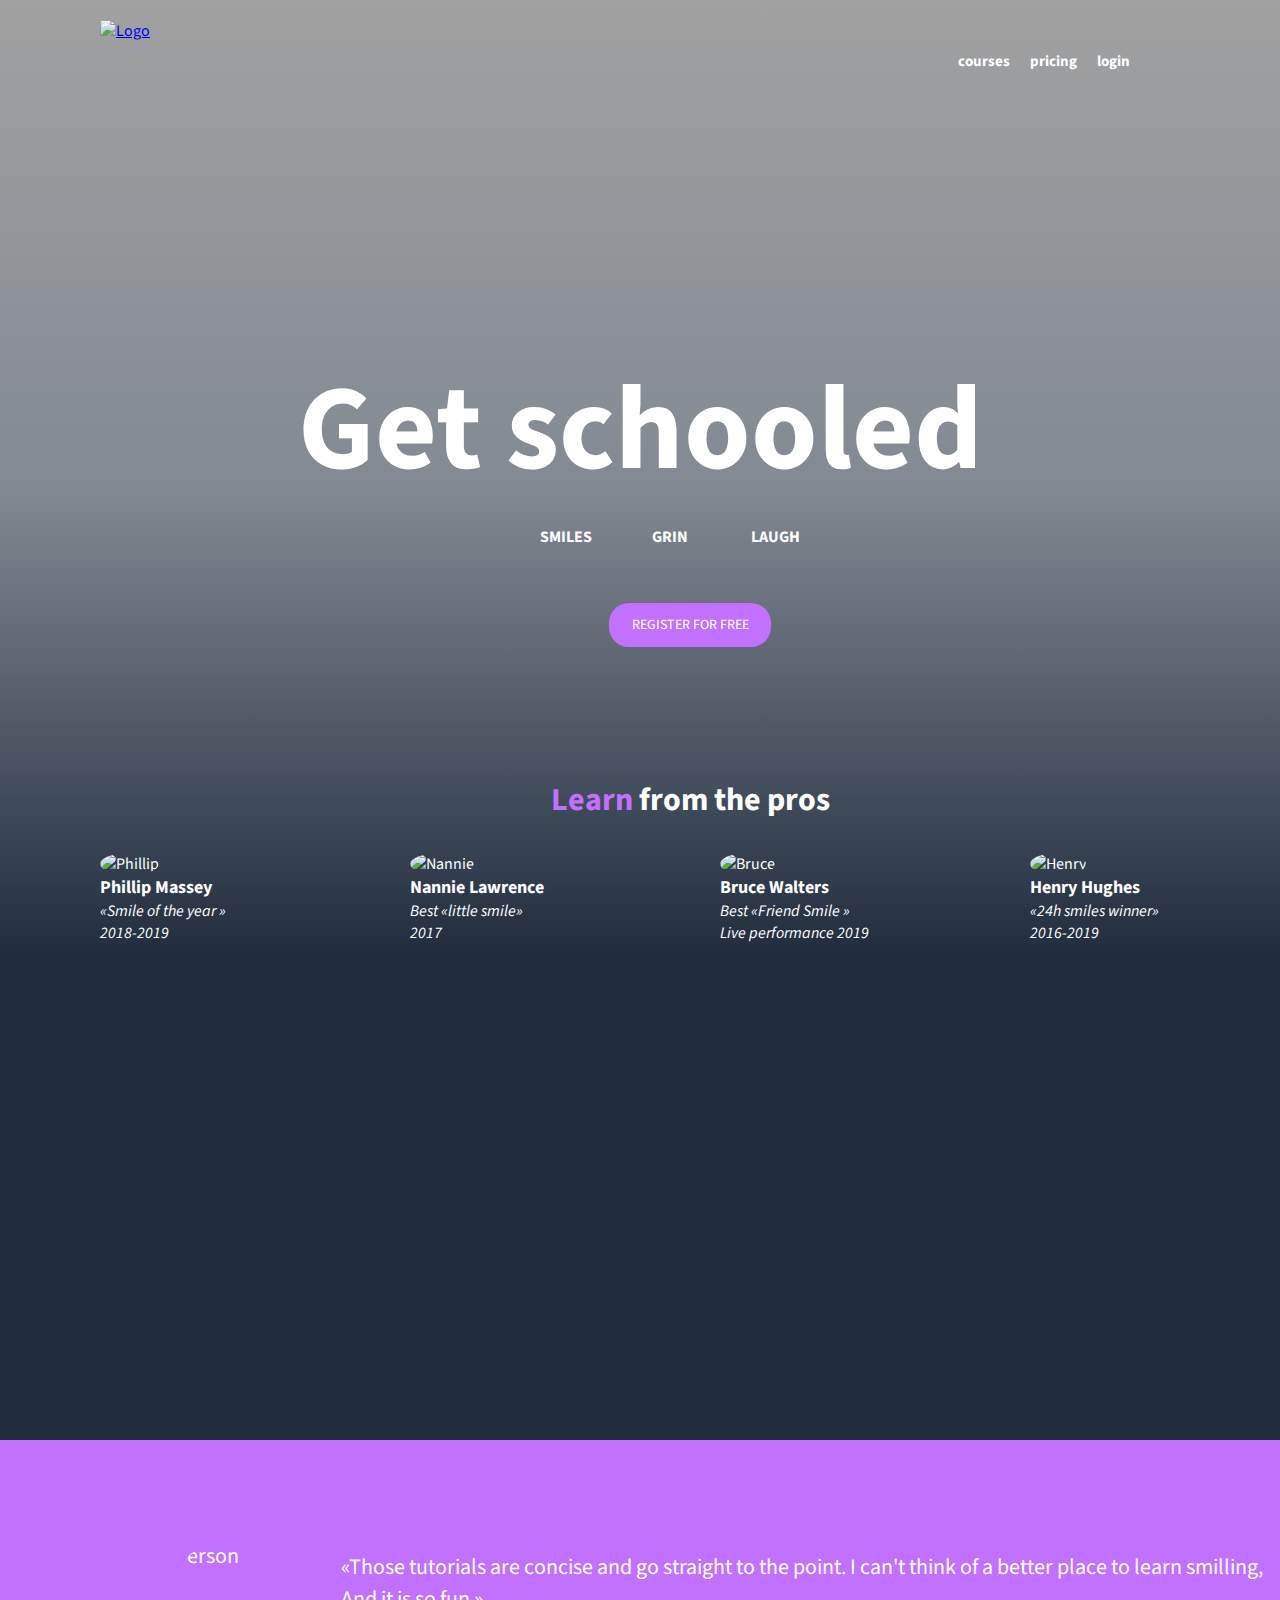
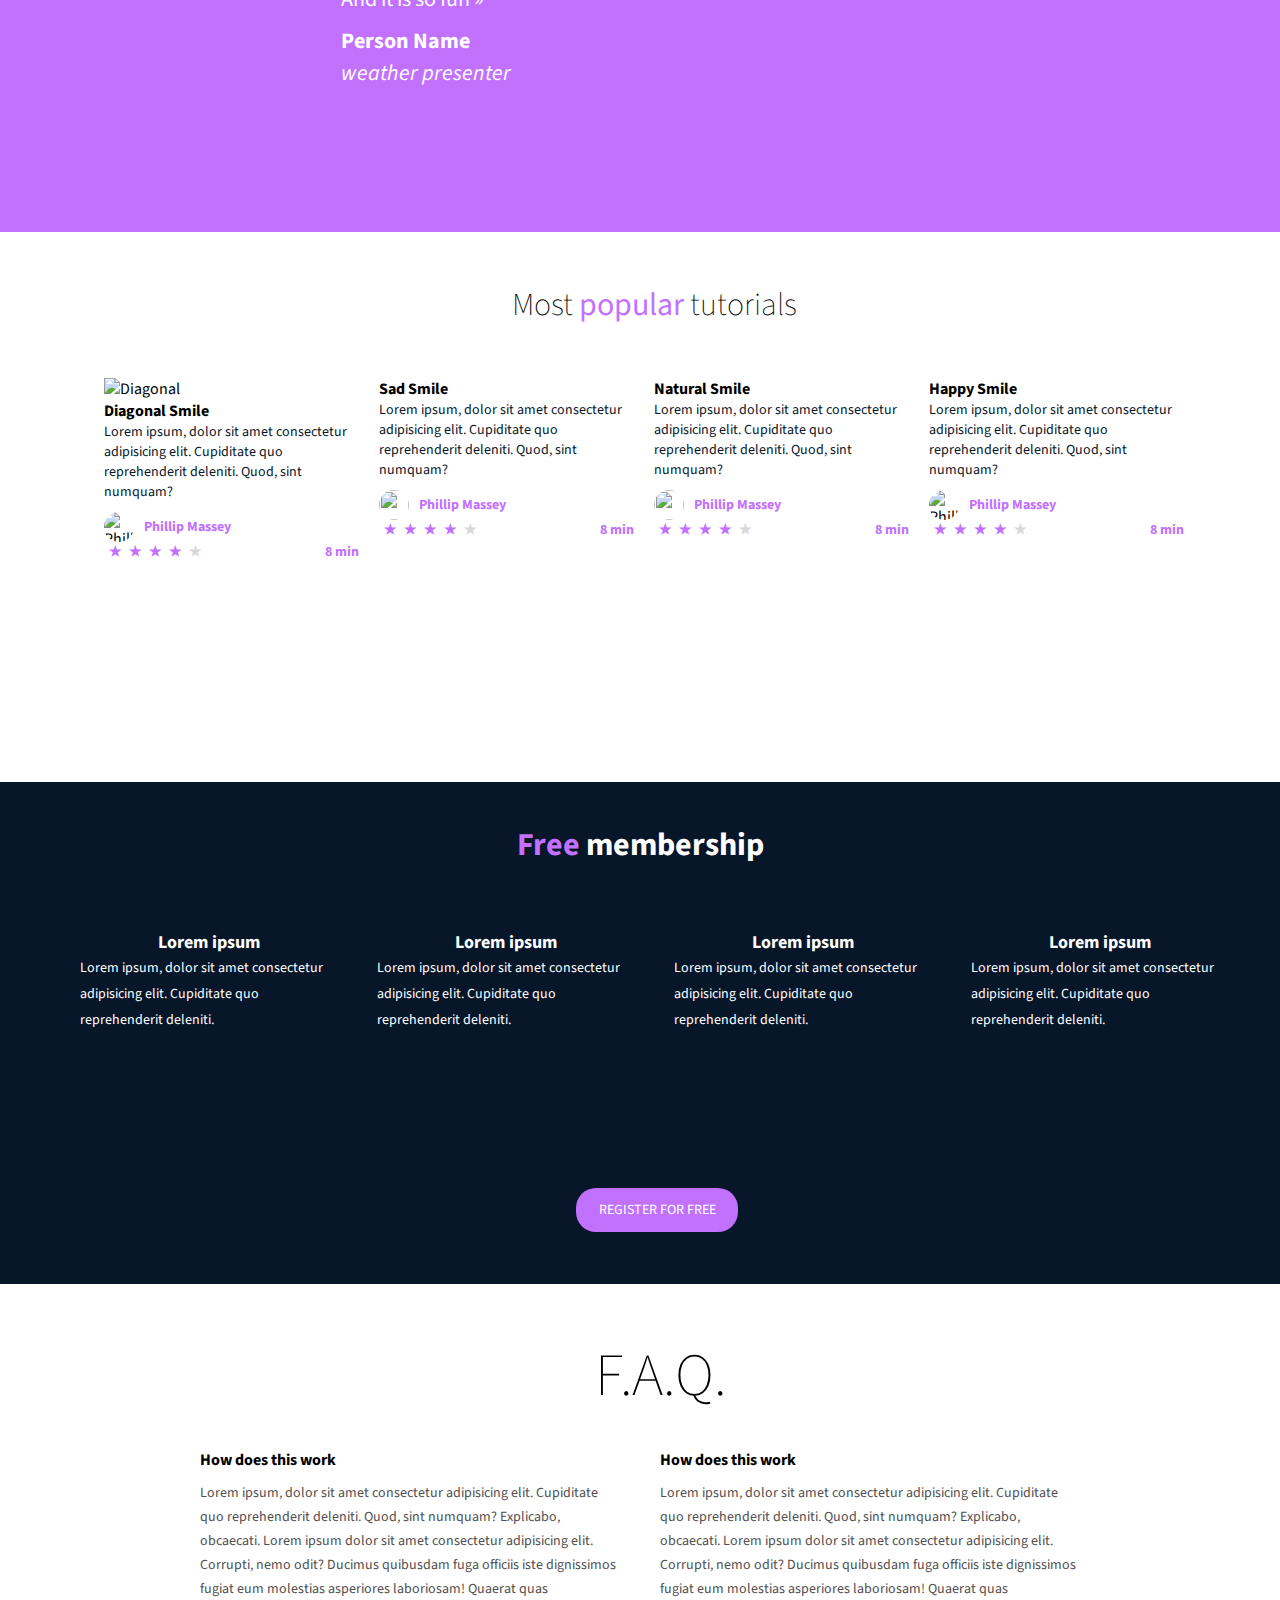
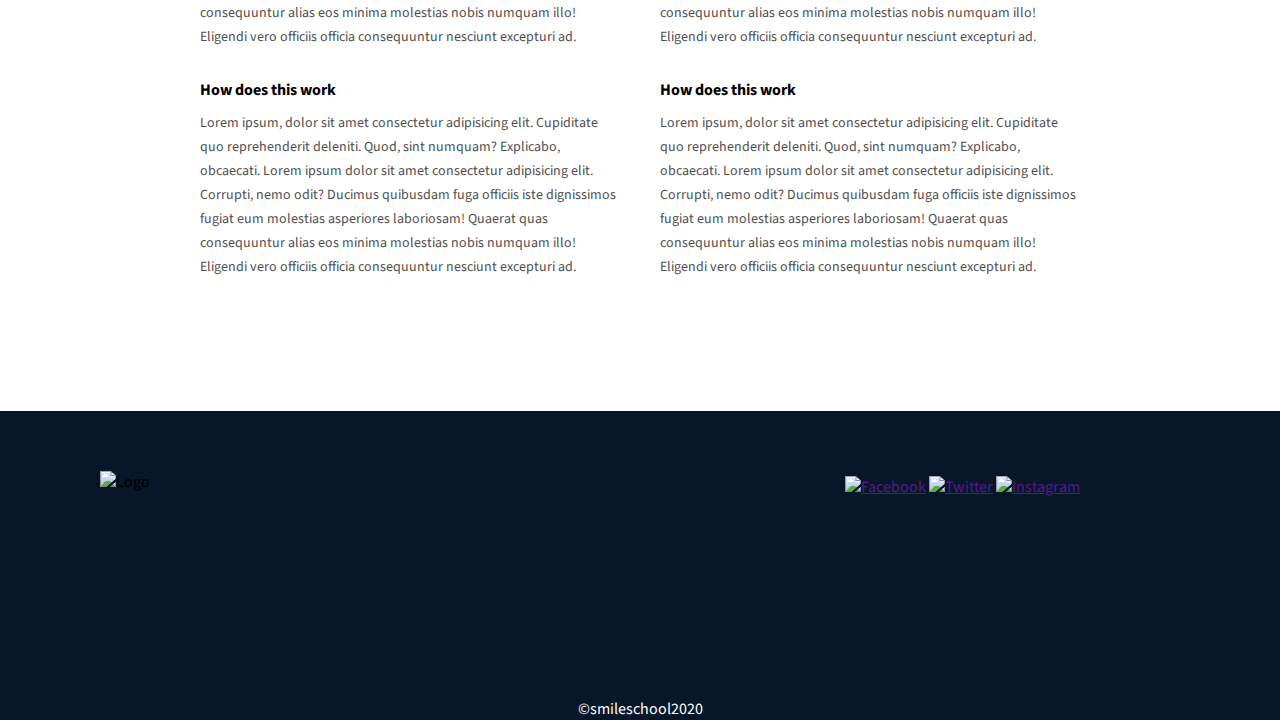
==== css_advanced/index.html @ 9112a3a2 "tasks" ====
<!DOCTYPE html>
<html lang="en">
<head>
    <meta charset="UTF-8">
    <meta http-equiv="X-UA-Compatible" content="IE=edge">
    <meta name="viewport" content="width=device-width, initial-scale=1.0">
    <title>SS</title>
    <link rel="stylesheet" href="styles.css">

</head>
<body>
    <header class="header">
        <div class = "logo">
            <a href="/"><img src="./images/logo-removebg-preview.png" alt="Logo"></a>
        </div>
        <div class="nav-links">
            <ul>
                <li><a href="">courses</a></li>
                <li><a href="">pricing</a></li>
                <li><a href="">login</a></li>
            </ul>
        </div>
    </header>
    <main>
        <section class="lead-section">
            <div class="block-1">
                <h1>Get schooled</h1>
                <p><span>Smiles</span><span>Grin</span> <span>Laugh</span></p>
                <button>Register for free</button>
            </div>
            <div class="block-2">
                <h2><span>Learn</span> from the pros</h2>
                <div class="pros">
                    <div class="pro">
                        <img src="./images/Phillip.png" alt="Phillip">
                        <h3>Phillip Massey</h3>
                        <p>&laquo;Smile of the year &raquo;<br> 2018-2019</p>
                    </div>
                    <div class="pro">
                        <img src="./images/Nannie.png" alt="Nannie">
                        <h3>Nannie Lawrence</h3>
                        <p>Best &laquo;little smile&raquo;<br> 2017</p>
                    </div>
                    <div class="pro">
                        <img src="./images/Bruce.png" alt="Bruce">
                        <h3>Bruce Walters</h3>
                        <p>Best &laquo;Friend Smile &raquo;<br> Live performance 2019</p>
                    </div>
                    <div class="pro">
                        <img src="./images/Henry.png" alt="Henry">
                        <h3>Henry Hughes</h3>
                        <p>&laquo;24h smiles winner&raquo;<br> 2016-2019</p>
                    </div>
                </div>
            </div>
        </section>
        <section class="quote-section">
            <div class="quote">
                <img src="./images/Person.png" alt="Person">
                <div class="block-text">
                    <blockquote>&laquo;Those tutorials are concise and go straight to the point. I can't think of a better place to learn smilling, And it is so fun &raquo;</blockquote>
                    <p class="author">Person Name</p>
                    <p class="sub">weather presenter</p>
                </div>
            </div>
        </section>
        <section class="videos-section">
            <h1>Most <span>popular</span> tutorials</h1>
            <div class="video-block">
                <div class="video">
                    <img src="./images/vid1.png" alt="Diagonal">
                    <h2>Diagonal Smile</h2>
                    <p>Lorem ipsum, dolor sit amet consectetur adipisicing elit. Cupiditate quo reprehenderit deleniti. Quod, sint numquam? </p>
                    <div class="video-author">
                        <img src="./images/Phillip.png" alt="Phillip">
                        <h3>Phillip Massey</h3>
                    </div>
                    <div class="rating">
                        <div class="stars">
                            <p>&#9733;</p>
                            <p>&#9733;</p>
                            <p>&#9733;</p>
                            <p>&#9733;</p>
                            <p id="last">&#9733;</p>
                        </div>
                        <p>8 min</p>
                    </div>
                </div>
                <div class="video">
                    <img src="./images/vid2.png" alt="">
                    <h2>Sad Smile</h2>
                    <p>Lorem ipsum, dolor sit amet consectetur adipisicing elit. Cupiditate quo reprehenderit deleniti. Quod, sint numquam? </p>
                    <div class="video-author">
                        <img src="./images/Phillip.png" alt="">
                        <h3>Phillip Massey</h3>
                    </div>
                    <div class="rating">
                        <div class="stars">
                            <p>&#9733;</p>
                            <p>&#9733;</p>
                            <p>&#9733;</p>
                            <p>&#9733;</p>
                            <p id="last1">&#9733;</p>
                        </div>
                        <p>8 min</p>
                    </div>
                </div>
                <div class="video">
                    <img src="./images/vid3.png" alt="">
                    <h2>Natural Smile</h2>
                    <p>Lorem ipsum, dolor sit amet consectetur adipisicing elit. Cupiditate quo reprehenderit deleniti. Quod, sint numquam? </p>
                    <div class="video-author">
                        <img src="./images/Phillip.png" alt="">
                        <h3>Phillip Massey</h3>
                    </div>
                    <div class="rating">
                        <div class="stars">
                            <p>&#9733;</p>
                            <p>&#9733;</p>
                            <p>&#9733;</p>
                            <p>&#9733;</p>
                            <p id="last2">&#9733;</p>
                        </div>
                        <p>8 min</p>
                    </div>
                </div>
                <div class="video">
                    <img src="./images/vid4.png" alt="">
                    <h2>Happy Smile</h2>
                    <p>Lorem ipsum, dolor sit amet consectetur adipisicing elit. Cupiditate quo reprehenderit deleniti. Quod, sint numquam? </p>
                    <div class="video-author">
                        <img src="./images/Phillip.png" alt="Phillip">
                        <h3>Phillip Massey</h3>
                    </div>
                    <div class="rating">
                        <div class="stars">
                            <p>&#9733;</p>
                            <p>&#9733;</p>
                            <p>&#9733;</p>
                            <p>&#9733;</p>
                            <p id="last3">&#9733;</p>
                        </div>
                        <p>8 min</p>
                    </div>
                </div>
            </div>
        </section>
        <section class="membership">
            <h1><span>Free</span> membership</h1>
            <div class="member-text">
                <div class="ind-text">
                    <img src="./images/purple.png" alt="">
                    <h2>Lorem ipsum</h2>
                    <p>Lorem ipsum, dolor sit amet consectetur adipisicing elit. Cupiditate quo reprehenderit deleniti. </p>
                </div>
                <div class="ind-text">
                    <img src="./images/purple.png" alt="">
                    <h2>Lorem ipsum</h2>
                    <p>Lorem ipsum, dolor sit amet consectetur adipisicing elit. Cupiditate quo reprehenderit deleniti. </p>
                </div>
                <div class="ind-text">
                    <img src="./images/purple.png" alt="">
                    <h2>Lorem ipsum</h2>
                    <p>Lorem ipsum, dolor sit amet consectetur adipisicing elit. Cupiditate quo reprehenderit deleniti. </p>
                </div>
                <div class="ind-text">
                    <img src="./images/purple.png" alt="">
                    <h2>Lorem ipsum</h2>
                    <p>Lorem ipsum, dolor sit amet consectetur adipisicing elit. Cupiditate quo reprehenderit deleniti. </p>
                </div>
            </div>
            <button>Register for free</button>
        </section>
        <section class="faq">
            <h1>F.A.Q.</h1>
            <div class="row-content">
                <div class="faq-content">
                    <div class="content">
                        <h2>How does this work</h2>
                        <p>Lorem ipsum, dolor sit amet consectetur adipisicing elit. Cupiditate quo reprehenderit deleniti. Quod, sint numquam? Explicabo, obcaecati. Lorem ipsum dolor sit amet consectetur adipisicing elit. Corrupti, nemo odit? Ducimus quibusdam fuga officiis iste dignissimos fugiat eum molestias asperiores laboriosam! Quaerat quas consequuntur alias eos minima molestias nobis numquam illo! Eligendi vero officiis officia consequuntur nesciunt excepturi ad.</p>
                    </div>
                    <div class="content">
                        <h2>How does this work</h2>
                        <p>Lorem ipsum, dolor sit amet consectetur adipisicing elit. Cupiditate quo reprehenderit deleniti. Quod, sint numquam? Explicabo, obcaecati. Lorem ipsum dolor sit amet consectetur adipisicing elit. Corrupti, nemo odit? Ducimus quibusdam fuga officiis iste dignissimos fugiat eum molestias asperiores laboriosam! Quaerat quas consequuntur alias eos minima molestias nobis numquam illo! Eligendi vero officiis officia consequuntur nesciunt excepturi ad.</p>
                    </div>
                </div>
                <div class="faq-content">
                    <div class="content">
                        <h2>How does this work</h2>
                        <p>Lorem ipsum, dolor sit amet consectetur adipisicing elit. Cupiditate quo reprehenderit deleniti. Quod, sint numquam? Explicabo, obcaecati. Lorem ipsum dolor sit amet consectetur adipisicing elit. Corrupti, nemo odit? Ducimus quibusdam fuga officiis iste dignissimos fugiat eum molestias asperiores laboriosam! Quaerat quas consequuntur alias eos minima molestias nobis numquam illo! Eligendi vero officiis officia consequuntur nesciunt excepturi ad.</p>
                    </div>
                    <div class="content">
                        <h2>How does this work</h2>
                        <p>Lorem ipsum, dolor sit amet consectetur adipisicing elit. Cupiditate quo reprehenderit deleniti. Quod, sint numquam? Explicabo, obcaecati. Lorem ipsum dolor sit amet consectetur adipisicing elit. Corrupti, nemo odit? Ducimus quibusdam fuga officiis iste dignissimos fugiat eum molestias asperiores laboriosam! Quaerat quas consequuntur alias eos minima molestias nobis numquam illo! Eligendi vero officiis officia consequuntur nesciunt excepturi ad.</p>
                    </div>
                </div>
            </div>
        </section>
    </main>
    <footer>
        <div>
            <div class="footer-container">
                <div class="footer-row">
                    <img src="./images/logo-removebg-preview.png" alt="Logo">
                    <div class="footer-links">
                        <a href=""><img src="./images/facebook.png" alt="Facebook"></a>
                        <a href=""><img src="./images/twitter.png" alt="Twitter"></a>
                        <a href=""><img src="./images/instagram.png" alt="Instagram"></a>
                    </div>
                </div>
                <p>&copy;smileschool2020</p>
            </div>
        </div>
    </footer>
</body>
</html>
---- css_advanced/styles.css ----
@import url('https://fonts.googleapis.com/css2?family=Source+Sans+Pro&display=swap');
:root {
    --primary: hsla(214, 71%, 9%, 0.9);
    --secondary:  hsla(0, 0%, 59%, 0.9);
}

* {
    padding: 0;
    margin: 0;
    font-family: 'Source Sans Pro', 'sans-serif';
}
header {
    display: flex;
    justify-content: space-between;
    background: linear-gradient(
        hsla(214, 71%, 9%, 0.9),  
        hsla(214, 71%, 9%, 0.9) 
    );
    background: linear-gradient(
        to top, 
        hsla(214, 71%, 9%, 0.9),  
        hsla(214, 71%, 9%, 0.9), 
        hsla(214, 71%, 9%, 0.5),  
        hsla(0, 0%, 59%, 0.9)     
    );
    
    height: 160vh;
    background-size: cover;
    background-repeat: no-repeat;
    background-blend-mode: normal,color;
}


.logo {
    margin-top: 20px;
    margin-left: 100px;
}

.nav-links {
    margin-top: 50px;
    margin-right: 150px;
}
.nav-links > ul {
    display: flex;
}

ul > li {
    list-style-type: none;
    margin-left: 20px;
}

ul > li > a {
    text-decoration: none;
    color: white;
    height: 15px;
    font-style: normal;
    font-size: 15px;
    font-weight: 700;
    line-height: 15px;
}

/* ---------------------School Section ----------------- */
 
.lead-section {
    position: absolute;
    top: 35%;
} 



.block-1 {
    margin-top: 40px;
    color: white;
    text-align: center;
    font-size: 60px;
    font-weight: bold;
}

.block-1 p {
    font-size: 16px;
    padding: 20px;
}

.block-1 h1 {
    height: 151px;
    font-weight: 700;
    font-size: 120px;
    line-height: 151px;
    text-align: center;
}

.block-1 p span {
    margin-left: 60px;
    text-transform: uppercase;
}

.block-1 button {
    width: 162px;
    height: 44px;
    background-color: #C271FF;
    color: white;
    cursor: pointer;
    text-transform: uppercase;
    font-size: 14px;
    margin-top: 20px;
    border-radius: 20px;
    margin-left: 100px;
    margin-bottom: 70px;
    border: none;

}

.block-2 {
    height: 237px;
    width: 100vw;
}

.block-2 h2 {
    text-align: center;
    margin-top: 60px;
    font-size: 32px;
    margin-left: 100px;
    color: white;
    margin-bottom: 30px;
}

.block-2 h2 span {
    color: #C271FF;
}

.pros {
    display: flex;
    margin-left: 100px;
    margin-right: 100px;
    justify-content: space-between;
    margin-top: 20px;
    height: 250px;
    color: #FFFFFF;
}

.pro {
    width: 150px;
    height: 237px;
}

.pro h3 {
    font-size: 18px;
}

.pro p {
    font-size: 16px;
    font-style: italic;
}

.pro img {
    width: 150px;
    height: 150px;
    border-radius: 50%;
} 

/* -------------------------Quote section ---------  */

.quote-section {
    background-color: #C271FF;
    height: 392px;
}

.quote {
    display: flex;
    color: #FFFFFF;
    font-size: 22px;
    justify-content: space-between;
    align-items: center;
    padding-top: 100px;
    padding-left: 160px;
}
.quote img {
    width: 160px;
    height: 160px;
    border-radius: 50%;
    object-position: center;
    object-fit: cover;
}
.author {
    font-weight: bold;
    margin-top: 10px;
}

.block-text {
    padding-left: 40px;
}

.sub {
    font-style: italic;
}

/* -----------------Videos Section ------------------- */
.videos-section {
    margin-top: 50px;
    height: 450px;
    width: 1228px;
    margin-left: 40px;

}

.video-block {
    display: flex;
    align-items: center;
    justify-content: center;
}

.videos-section h1 {
    text-align: center;
    font-weight: lighter;
    margin-bottom: 50px;
}

.videos-section h1 span {
    color: #C271FF;
    font-weight: bolder;
    font-size: 32px;
}

.video img {
    width: 255px;
}

.video h2 {
    font-size: 16px;
}
.video {
    width: 255px;
    height: 335px;
    margin-right: 20px;
    display: flex;
    flex-direction: column;
}

.video p {
    font-size: 14px;
    color: #071629;
}

.video-author {
    display: flex;
    margin-top: 10px;
}
.video-author h3 {
    font-size: 14px;
    color: #C271FF;
    padding-left: 10px;
    margin-top: 5px;
}

.video-author img {
    width: 30px;
    height: 30px;
    border-radius: 50%;
}
.rating {
    display: flex;
    flex-direction: row;
    justify-content: space-between;
}

.rating p {
    color: #C271FF;
    font-weight: 700;
    font-size: 14px;
}

.stars {
    display: flex;

}

.stars p {
    margin-left: 5px;
    width: 15px;
    height: 15px;
}

#last, #last1, #last2, #last3 {
    color: #D8D8D8;
}
/* -----------------------Membership Section ---------------- */

.membership {
    background-color: #071629;
    margin-top: 50px;
    height: 502px;
    width: 100vw;
    color: #FFFFFF;
}

.membership h1 {
    text-align: center;
    color: white;
    font-size: 32px;
    padding-top: 40px;
}

.membership h1 span {
    color: #C271FF;
}

.member-text {
    display: flex;
    margin-top: 40px;
    margin-right: 30px;
    margin-left: 60px;
}

.ind-text {
    width: 257px;
    height: 200px;
    margin-left: 20px;
    margin-right: 20px;
}


.ind-text p {
    font-size: 14px;
    line-height: 26px;
}

.ind-text h2 {
    font-size: 18px;
    text-align: center;
}

.ind-text img {
    margin-left: 35%;
}

.membership button {
    width: 162px;
    height: 44px;
    background-color: #C271FF;
    color: white;
    cursor: pointer;
    text-transform: uppercase;
    font-size: 14px;
    margin-top: 80px;
    border-radius: 20px;
    margin-left: 45%;
    border: none;
}

/* ----------------------FAQ section -------------------- */
.faq {
    width: 920px;
    height: 707px;
    margin-left: 200px;
    margin-top: 50px;
}

.faq h1 {
    text-align: center;
    font-size: 60px;
    font-weight: lighter;
    margin-bottom: 30px;

}

.row-content {
    display: flex;
    justify-content: space-between;
}

.faq-content {
    margin-right: 40px;
}

.content p {
    font-size: 14px;
    margin-top: 10px;
    margin-bottom: 30px;
    line-height: 24px;
    color: rgb(81, 79, 79);
}

.content h2 {
    font-size: 16px;
    font-weight: bold;
}


/* ------------------------ Footer section --------------------- */

.footer-row > img {
    margin-top: 60px;
    width: 169px;
}
.footer-container {
    width: 100vw;
    background-color: #071629;
}

.footer-container p {
    text-align: center;
    color: #FFFFFF;
    padding-top: 200px;
}

.footer-row {
    display: flex;
    justify-content: space-between;
    margin-left: 100px;
    margin-right: 200px;
    margin-top: -30px;
}

.footer-links {
    margin-top: 65px;
}
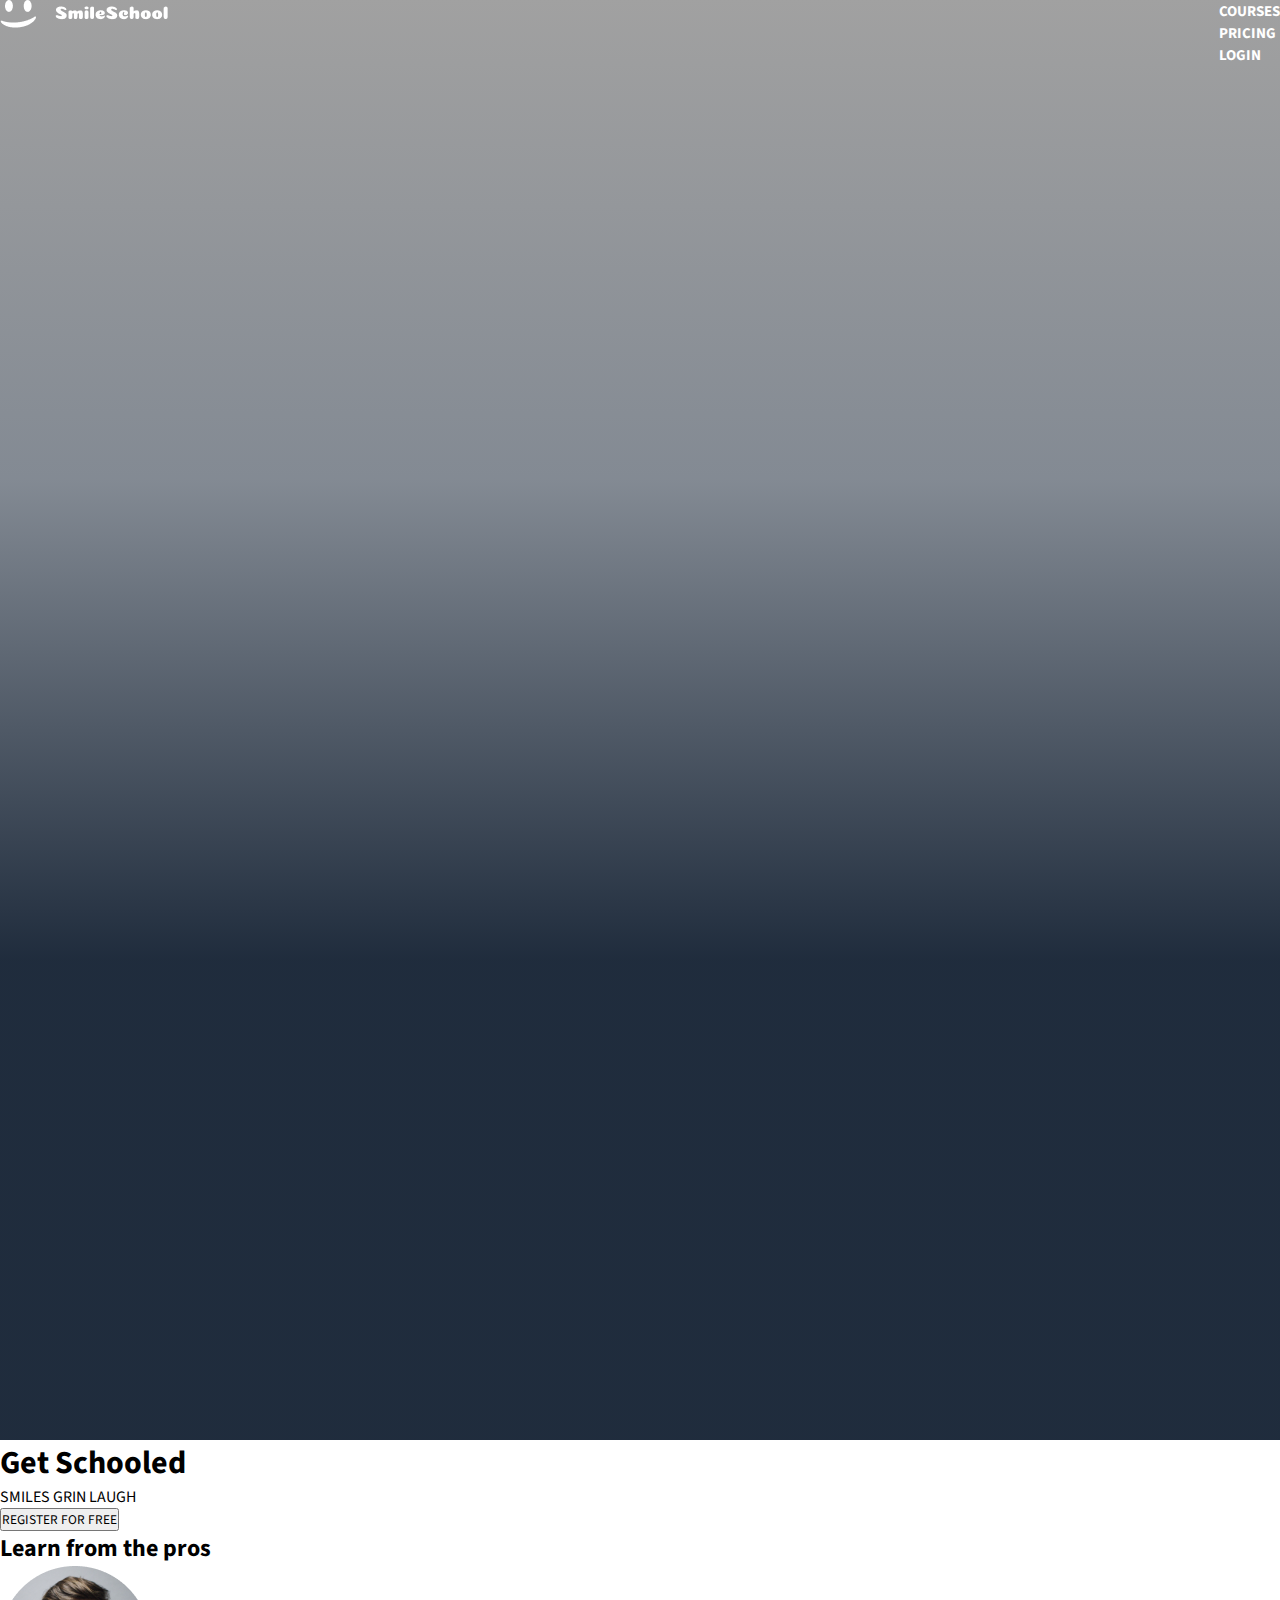
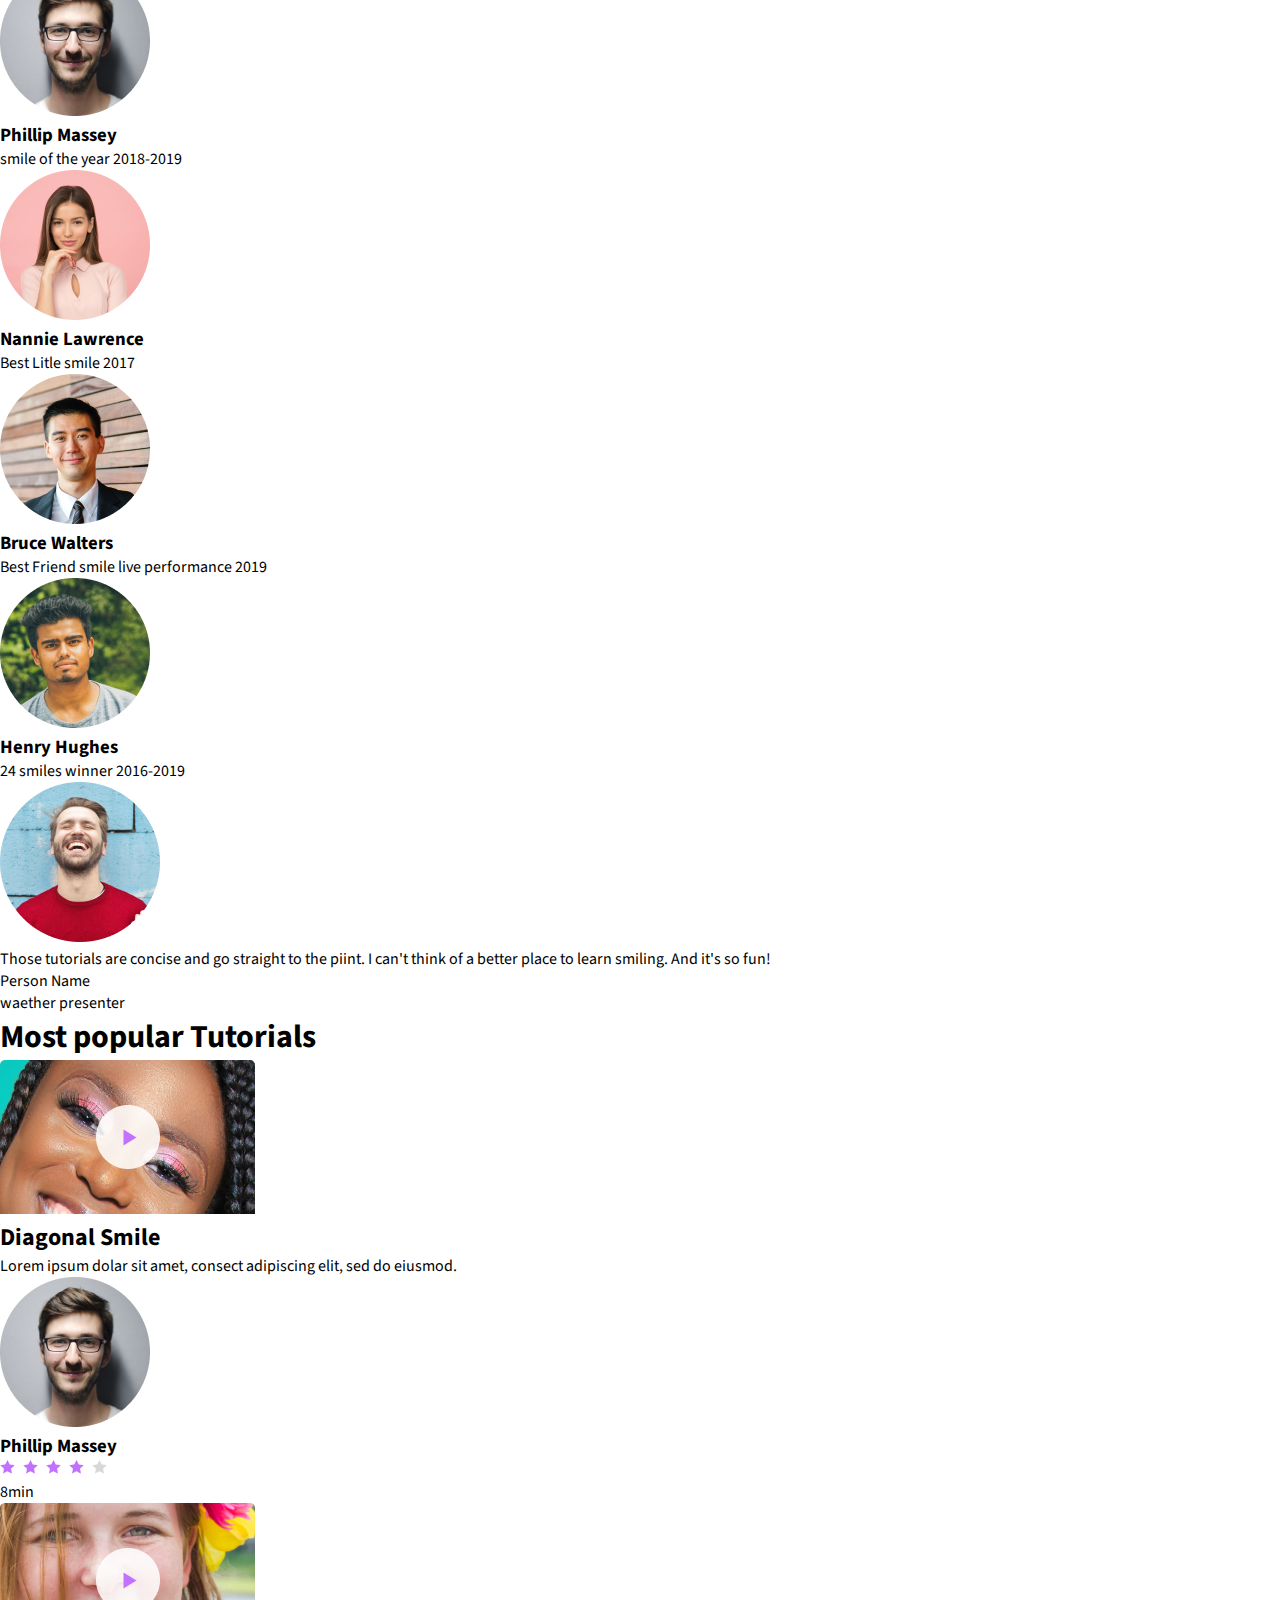
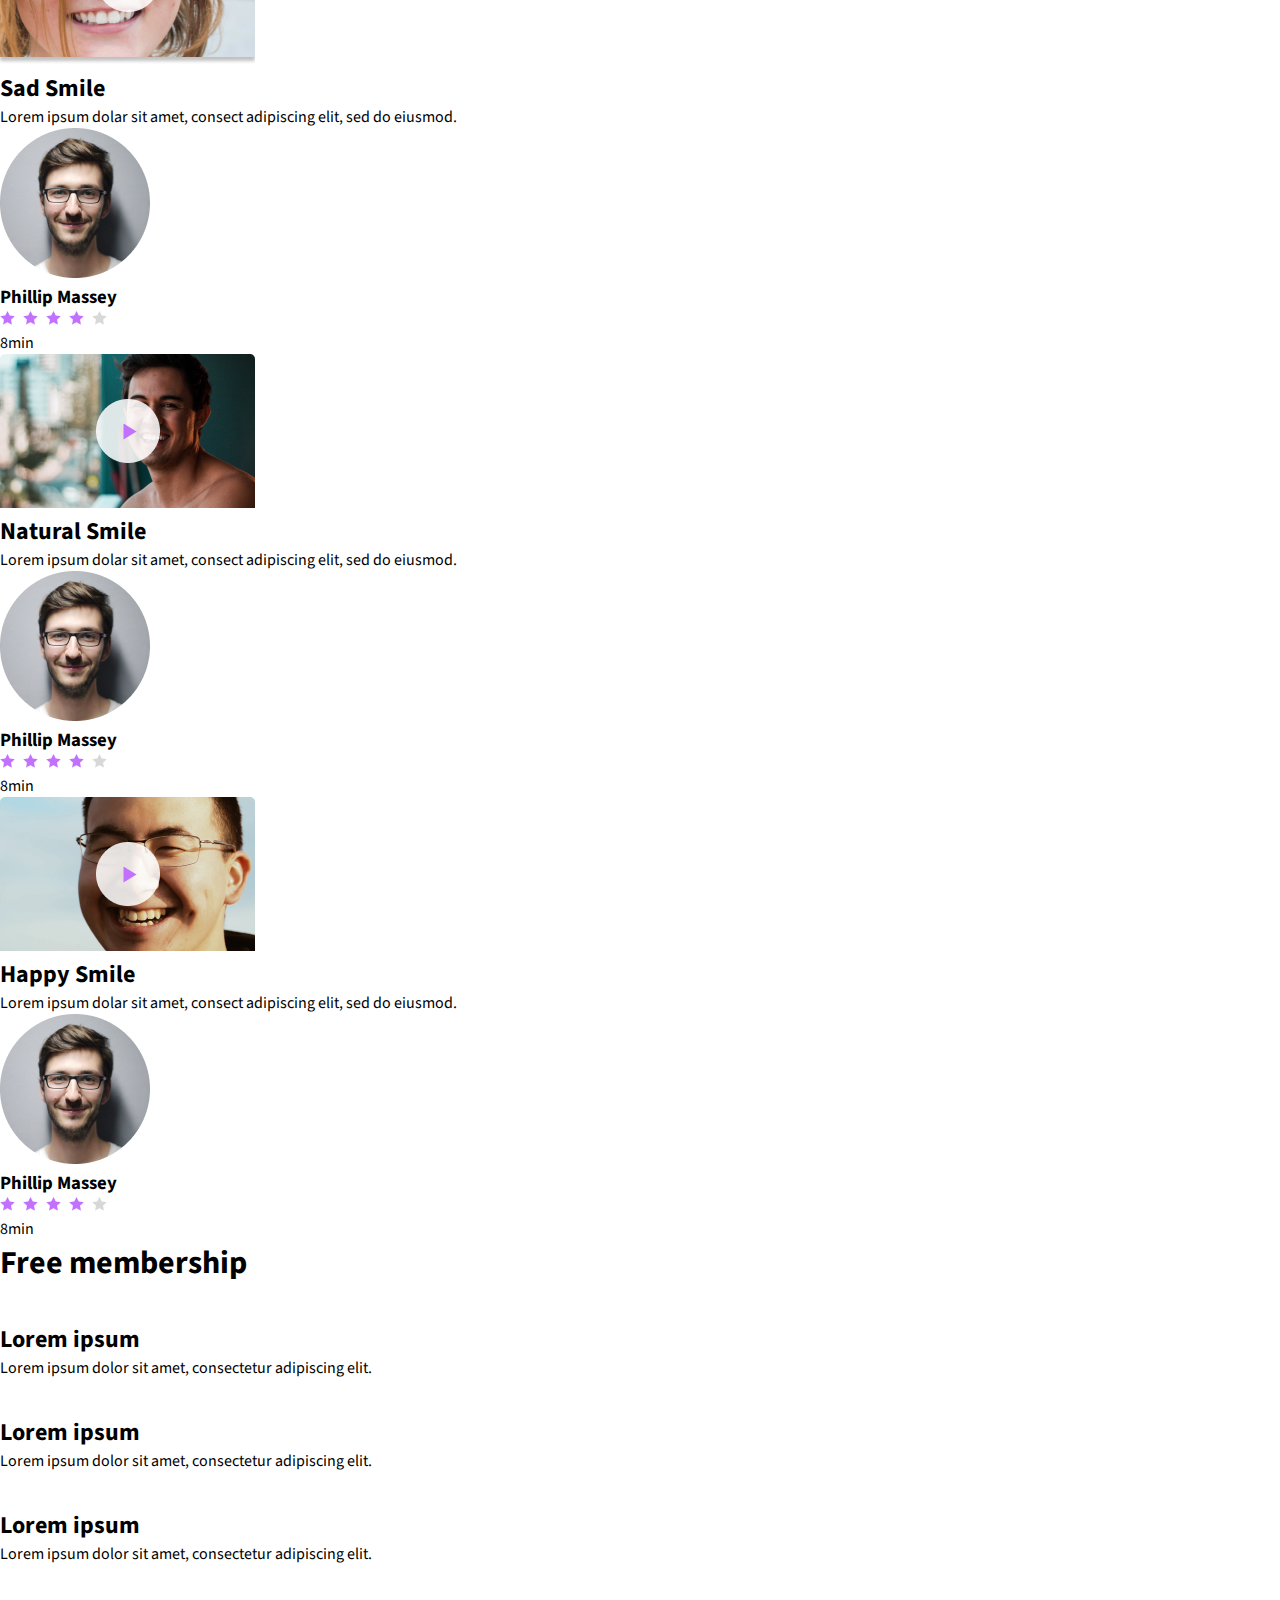
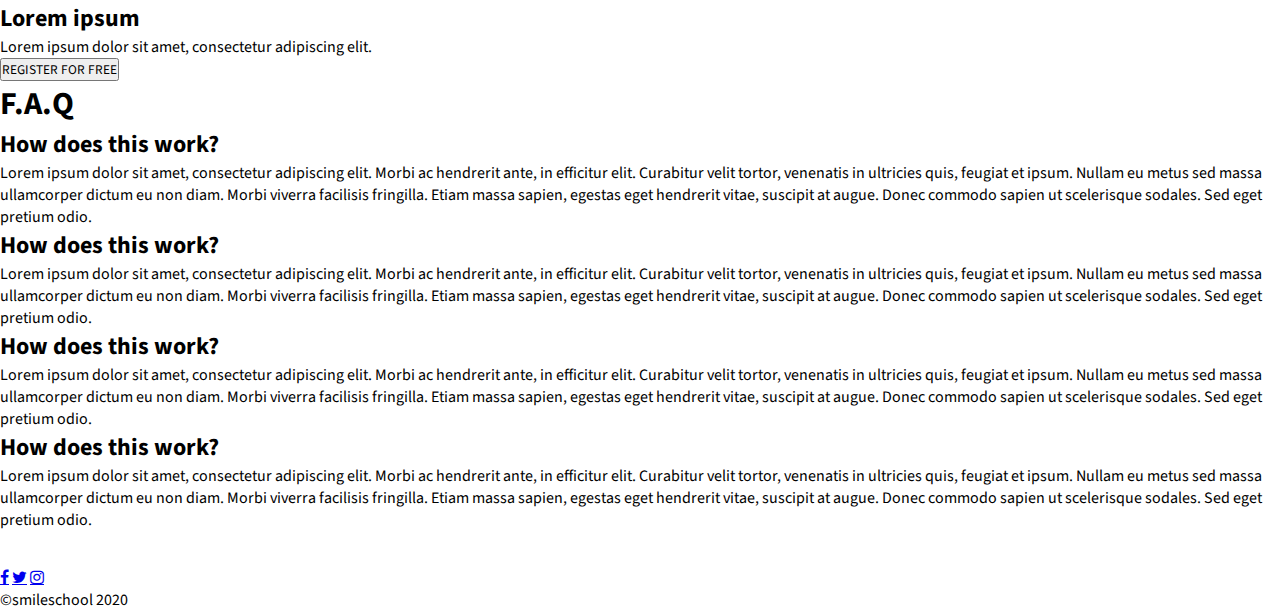
==== commit aee4cd06: "Update index.html" ====
--- a/css_advanced/index.html
+++ b/css_advanced/index.html
@@ -1,216 +1,262 @@
 <!DOCTYPE html>
 <html lang="en">
-<head>
-    <meta charset="UTF-8">
-    <meta http-equiv="X-UA-Compatible" content="IE=edge">
-    <meta name="viewport" content="width=device-width, initial-scale=1.0">
-    <title>SS</title>
-    <link rel="stylesheet" href="styles.css">
-
-</head>
-<body>
-    <header class="header">
-        <div class = "logo">
-            <a href="/"><img src="./images/logo-removebg-preview.png" alt="Logo"></a>
-        </div>
-        <div class="nav-links">
-            <ul>
-                <li><a href="">courses</a></li>
-                <li><a href="">pricing</a></li>
-                <li><a href="">login</a></li>
-            </ul>
-        </div>
+  <head>
+    <meta charset="UTF-8" />
+    <meta http-equiv="X-UA-Compatible" content="IE=edge" />
+    <meta name="viewport" content="width=device-width, initial-scale=1.0" />
+    <title>Document</title>
+    <link href="./styles.css" rel="stylesheet" />
+    <meta name="viewport" content="width=device-width, initial-scale=1">
+    <link rel="stylesheet" href="https://cdnjs.cloudflare.com/ajax/libs/font-awesome/4.7.0/css/font-awesome.min.css">
+  </head>
+  <body>
+    <header>
+      <a><img src="./images/logo.png" alt="logo" /></a>
+      <ul>
+        <li><a href="courses.html">COURSES</a></li>
+        <li><a href="pricing.html">PRICING</a></li>
+        <li><a href="login.html">LOGIN</a></li>
+      </ul>
     </header>
+
     <main>
-        <section class="lead-section">
-            <div class="block-1">
-                <h1>Get schooled</h1>
-                <p><span>Smiles</span><span>Grin</span> <span>Laugh</span></p>
-                <button>Register for free</button>
-            </div>
-            <div class="block-2">
-                <h2><span>Learn</span> from the pros</h2>
-                <div class="pros">
-                    <div class="pro">
-                        <img src="./images/Phillip.png" alt="Phillip">
-                        <h3>Phillip Massey</h3>
-                        <p>&laquo;Smile of the year &raquo;<br> 2018-2019</p>
-                    </div>
-                    <div class="pro">
-                        <img src="./images/Nannie.png" alt="Nannie">
-                        <h3>Nannie Lawrence</h3>
-                        <p>Best &laquo;little smile&raquo;<br> 2017</p>
-                    </div>
-                    <div class="pro">
-                        <img src="./images/Bruce.png" alt="Bruce">
-                        <h3>Bruce Walters</h3>
-                        <p>Best &laquo;Friend Smile &raquo;<br> Live performance 2019</p>
-                    </div>
-                    <div class="pro">
-                        <img src="./images/Henry.png" alt="Henry">
-                        <h3>Henry Hughes</h3>
-                        <p>&laquo;24h smiles winner&raquo;<br> 2016-2019</p>
-                    </div>
-                </div>
-            </div>
-        </section>
-        <section class="quote-section">
-            <div class="quote">
-                <img src="./images/Person.png" alt="Person">
-                <div class="block-text">
-                    <blockquote>&laquo;Those tutorials are concise and go straight to the point. I can't think of a better place to learn smilling, And it is so fun &raquo;</blockquote>
-                    <p class="author">Person Name</p>
-                    <p class="sub">weather presenter</p>
-                </div>
-            </div>
-        </section>
-        <section class="videos-section">
-            <h1>Most <span>popular</span> tutorials</h1>
-            <div class="video-block">
-                <div class="video">
-                    <img src="./images/vid1.png" alt="Diagonal">
-                    <h2>Diagonal Smile</h2>
-                    <p>Lorem ipsum, dolor sit amet consectetur adipisicing elit. Cupiditate quo reprehenderit deleniti. Quod, sint numquam? </p>
-                    <div class="video-author">
-                        <img src="./images/Phillip.png" alt="Phillip">
-                        <h3>Phillip Massey</h3>
-                    </div>
-                    <div class="rating">
-                        <div class="stars">
-                            <p>&#9733;</p>
-                            <p>&#9733;</p>
-                            <p>&#9733;</p>
-                            <p>&#9733;</p>
-                            <p id="last">&#9733;</p>
-                        </div>
-                        <p>8 min</p>
-                    </div>
-                </div>
-                <div class="video">
-                    <img src="./images/vid2.png" alt="">
-                    <h2>Sad Smile</h2>
-                    <p>Lorem ipsum, dolor sit amet consectetur adipisicing elit. Cupiditate quo reprehenderit deleniti. Quod, sint numquam? </p>
-                    <div class="video-author">
-                        <img src="./images/Phillip.png" alt="">
-                        <h3>Phillip Massey</h3>
-                    </div>
-                    <div class="rating">
-                        <div class="stars">
-                            <p>&#9733;</p>
-                            <p>&#9733;</p>
-                            <p>&#9733;</p>
-                            <p>&#9733;</p>
-                            <p id="last1">&#9733;</p>
-                        </div>
-                        <p>8 min</p>
-                    </div>
-                </div>
-                <div class="video">
-                    <img src="./images/vid3.png" alt="">
-                    <h2>Natural Smile</h2>
-                    <p>Lorem ipsum, dolor sit amet consectetur adipisicing elit. Cupiditate quo reprehenderit deleniti. Quod, sint numquam? </p>
-                    <div class="video-author">
-                        <img src="./images/Phillip.png" alt="">
-                        <h3>Phillip Massey</h3>
-                    </div>
-                    <div class="rating">
-                        <div class="stars">
-                            <p>&#9733;</p>
-                            <p>&#9733;</p>
-                            <p>&#9733;</p>
-                            <p>&#9733;</p>
-                            <p id="last2">&#9733;</p>
-                        </div>
-                        <p>8 min</p>
-                    </div>
-                </div>
-                <div class="video">
-                    <img src="./images/vid4.png" alt="">
-                    <h2>Happy Smile</h2>
-                    <p>Lorem ipsum, dolor sit amet consectetur adipisicing elit. Cupiditate quo reprehenderit deleniti. Quod, sint numquam? </p>
-                    <div class="video-author">
-                        <img src="./images/Phillip.png" alt="Phillip">
-                        <h3>Phillip Massey</h3>
-                    </div>
-                    <div class="rating">
-                        <div class="stars">
-                            <p>&#9733;</p>
-                            <p>&#9733;</p>
-                            <p>&#9733;</p>
-                            <p>&#9733;</p>
-                            <p id="last3">&#9733;</p>
-                        </div>
-                        <p>8 min</p>
-                    </div>
-                </div>
-            </div>
-        </section>
-        <section class="membership">
-            <h1><span>Free</span> membership</h1>
-            <div class="member-text">
-                <div class="ind-text">
-                    <img src="./images/purple.png" alt="">
-                    <h2>Lorem ipsum</h2>
-                    <p>Lorem ipsum, dolor sit amet consectetur adipisicing elit. Cupiditate quo reprehenderit deleniti. </p>
-                </div>
-                <div class="ind-text">
-                    <img src="./images/purple.png" alt="">
-                    <h2>Lorem ipsum</h2>
-                    <p>Lorem ipsum, dolor sit amet consectetur adipisicing elit. Cupiditate quo reprehenderit deleniti. </p>
-                </div>
-                <div class="ind-text">
-                    <img src="./images/purple.png" alt="">
-                    <h2>Lorem ipsum</h2>
-                    <p>Lorem ipsum, dolor sit amet consectetur adipisicing elit. Cupiditate quo reprehenderit deleniti. </p>
-                </div>
-                <div class="ind-text">
-                    <img src="./images/purple.png" alt="">
-                    <h2>Lorem ipsum</h2>
-                    <p>Lorem ipsum, dolor sit amet consectetur adipisicing elit. Cupiditate quo reprehenderit deleniti. </p>
-                </div>
-            </div>
-            <button>Register for free</button>
-        </section>
-        <section class="faq">
-            <h1>F.A.Q.</h1>
-            <div class="row-content">
-                <div class="faq-content">
-                    <div class="content">
-                        <h2>How does this work</h2>
-                        <p>Lorem ipsum, dolor sit amet consectetur adipisicing elit. Cupiditate quo reprehenderit deleniti. Quod, sint numquam? Explicabo, obcaecati. Lorem ipsum dolor sit amet consectetur adipisicing elit. Corrupti, nemo odit? Ducimus quibusdam fuga officiis iste dignissimos fugiat eum molestias asperiores laboriosam! Quaerat quas consequuntur alias eos minima molestias nobis numquam illo! Eligendi vero officiis officia consequuntur nesciunt excepturi ad.</p>
-                    </div>
-                    <div class="content">
-                        <h2>How does this work</h2>
-                        <p>Lorem ipsum, dolor sit amet consectetur adipisicing elit. Cupiditate quo reprehenderit deleniti. Quod, sint numquam? Explicabo, obcaecati. Lorem ipsum dolor sit amet consectetur adipisicing elit. Corrupti, nemo odit? Ducimus quibusdam fuga officiis iste dignissimos fugiat eum molestias asperiores laboriosam! Quaerat quas consequuntur alias eos minima molestias nobis numquam illo! Eligendi vero officiis officia consequuntur nesciunt excepturi ad.</p>
-                    </div>
-                </div>
-                <div class="faq-content">
-                    <div class="content">
-                        <h2>How does this work</h2>
-                        <p>Lorem ipsum, dolor sit amet consectetur adipisicing elit. Cupiditate quo reprehenderit deleniti. Quod, sint numquam? Explicabo, obcaecati. Lorem ipsum dolor sit amet consectetur adipisicing elit. Corrupti, nemo odit? Ducimus quibusdam fuga officiis iste dignissimos fugiat eum molestias asperiores laboriosam! Quaerat quas consequuntur alias eos minima molestias nobis numquam illo! Eligendi vero officiis officia consequuntur nesciunt excepturi ad.</p>
-                    </div>
-                    <div class="content">
-                        <h2>How does this work</h2>
-                        <p>Lorem ipsum, dolor sit amet consectetur adipisicing elit. Cupiditate quo reprehenderit deleniti. Quod, sint numquam? Explicabo, obcaecati. Lorem ipsum dolor sit amet consectetur adipisicing elit. Corrupti, nemo odit? Ducimus quibusdam fuga officiis iste dignissimos fugiat eum molestias asperiores laboriosam! Quaerat quas consequuntur alias eos minima molestias nobis numquam illo! Eligendi vero officiis officia consequuntur nesciunt excepturi ad.</p>
-                    </div>
-                </div>
-            </div>
-        </section>
+      <section>
+        <h1 id="maintitle">Get Schooled</h1>
+
+        <p id="smile">SMILES GRIN LAUGH</p>
+
+        <button id="registerbutton">REGISTER FOR FREE</button>
+
+        <h2 id="bannertitle">
+          <span id="bannerspan">Learn</span> from the pros
+        </h2>
+
+        <div id="banner">
+          <div>
+            <img src="./images/avatar.png" alt="image" />
+            <h3>Phillip Massey</h3>
+            <p>smile of the year 2018-2019</p>
+          </div>
+
+          <div>
+            <img src="./images/avatar (1).png" alt="image" />
+            <h3>Nannie Lawrence</h3>
+            <p>Best Litle smile 2017</p>
+          </div>
+
+          <div>
+            <img src="./images/avatar (3).png" alt="image" />
+            <h3>Bruce Walters</h3>
+            <p>Best Friend smile live performance 2019</p>
+          </div>
+
+          <div>
+            <img src="./images/avatar (4).png" alt="image" />
+            <h3>Henry Hughes</h3>
+            <p>24 smiles winner 2016-2019</p>
+          </div>
+        </div>
+      </section>
+
+      <section id="quoteblock">
+        <div>
+          <img src="./images/avatar (5).png" alt="" />
+        </div>
+        <div id="quoteblocktext">
+          <p>
+            Those tutorials are concise and go straight to the piint. I can't
+            think of a better place to learn smiling. And it's so fun!
+          </p>
+          <p id="quoteblockauthor">Person Name</p>
+          <p>waether presenter</p>
+        </div>
+      </section>
+      <section>
+        <h1 id="videosectiontitle">
+          Most <span id="videosectiontitleexception">popular</span> Tutorials
+        </h1>
+        <div id="videosection">
+          <div>
+            <img src="./images/Group 1 (1).png" alt="" />
+            <h2>Diagonal Smile</h2>
+            <p>
+              Lorem ipsum dolar sit amet, consect adipiscing elit, sed do
+              eiusmod.
+            </p>
+            <div id="video">
+              <div id="videotitle">
+                <img src="./images/avatar.png" alt="image" />
+              </div>
+              <h3 id="videoauthor">Phillip Massey</h3>
+            </div>
+            <div id="rating">
+              <img src="./images/rating.png" alt="rate" />
+              <p id="time">8min</p>
+            </div>
+          </div>
+
+          <div>
+            <img src="./images/Group 1.png" alt="" />
+            <h2>Sad Smile</h2>
+            <p>
+              Lorem ipsum dolar sit amet, consect adipiscing elit, sed do
+              eiusmod.
+            </p>
+            <div id="video">
+              <div id="videotitle">
+                <img src="./images/avatar.png" alt="image" />
+              </div>
+              <h3 id="videoauthor">Phillip Massey</h3>
+            </div>
+            <div id="rating">
+              <img src="./images/rating.png" alt="rate" />
+              <p id="time">8min</p>
+            </div>
+          </div>
+
+          <div>
+            <img src="./images/Group 2.png" alt="" />
+            <h2>Natural Smile</h2>
+            <p>
+              Lorem ipsum dolar sit amet, consect adipiscing elit, sed do
+              eiusmod.
+            </p>
+            <div id="video">
+              <div id="videotitle">
+                <img src="./images/avatar.png" alt="image" />
+              </div>
+              <h3 id="videoauthor">Phillip Massey</h3>
+            </div>
+            <div id="rating">
+              <img src="./images/rating.png" alt="rate" />
+              <p id="time">8min</p>
+            </div>
+          </div>
+
+          <div>
+            <img src="./images/Group 3.png" alt="" />
+            <h2>Happy Smile</h2>
+            <p>
+              Lorem ipsum dolar sit amet, consect adipiscing elit, sed do
+              eiusmod.
+            </p>
+            <div id="video">
+              <div id="videotitle">
+                <img src="./images/avatar.png" alt="image" />
+              </div>
+              <h3 id="videoauthor">Phillip Massey</h3>
+            </div>
+            <div id="rating">
+              <img src="./images/rating.png" alt="rate" />
+              <p id="time">8min</p>
+            </div>
+          </div>
+        </div>
+      </section>
+
+      <section id="membershipsection">
+        <h1 id="membershipsectiontitle">
+          <span id="membershipsectiontitleexception">Free</span> membership
+        </h1>
+        <div id="membershipsectioncontent">
+          <div id="membershipsectioncontents">
+            <a><img src="./images/logo.png" alt="logo" /></a>
+            <h2>Lorem ipsum</h2>
+            <p>Lorem ipsum dolor sit amet, consectetur adipiscing elit.</p>
+          </div>
+
+          <div>
+            <a><img src="./images/logo.png" alt="logo" /></a>
+            <h2>Lorem ipsum</h2>
+            <p>Lorem ipsum dolor sit amet, consectetur adipiscing elit.</p>
+          </div>
+
+          <div>
+            <a><img src="./images/logo.png" alt="logo" /></a>
+            <h2>Lorem ipsum</h2>
+            <p>Lorem ipsum dolor sit amet, consectetur adipiscing elit.</p>
+          </div>
+
+          <div>
+            <a><img src="./images/logo.png" alt="logo" /></a>
+            <h2>Lorem ipsum</h2>
+            <p>Lorem ipsum dolor sit amet, consectetur adipiscing elit.</p>
+          </div>
+        </div>
+
+        <button id="registerbutton">REGISTER FOR FREE</button>
+      </section>
+
+      <section id="faqsection">
+        <h1 id="faqsectiontitle">F.A.Q</h1>
+        <div id="faqsectioncontent">
+          <div>
+            <h2>How does this work?</h2>
+            <p>
+              Lorem ipsum dolor sit amet, consectetur adipiscing elit. Morbi ac
+              hendrerit ante, in efficitur elit. Curabitur velit tortor,
+              venenatis in ultricies quis, feugiat et ipsum. Nullam eu metus sed
+              massa ullamcorper dictum eu non diam. Morbi viverra facilisis
+              fringilla. Etiam massa sapien, egestas eget hendrerit vitae,
+              suscipit at augue. Donec commodo sapien ut scelerisque sodales.
+              Sed eget pretium odio.
+            </p>
+          </div>
+
+          <div>
+            <h2>How does this work?</h2>
+            <p>
+              Lorem ipsum dolor sit amet, consectetur adipiscing elit. Morbi ac
+              hendrerit ante, in efficitur elit. Curabitur velit tortor,
+              venenatis in ultricies quis, feugiat et ipsum. Nullam eu metus sed
+              massa ullamcorper dictum eu non diam. Morbi viverra facilisis
+              fringilla. Etiam massa sapien, egestas eget hendrerit vitae,
+              suscipit at augue. Donec commodo sapien ut scelerisque sodales.
+              Sed eget pretium odio.
+            </p>
+          </div>
+
+          <div>
+            <h2>How does this work?</h2>
+            <p>
+              Lorem ipsum dolor sit amet, consectetur adipiscing elit. Morbi ac
+              hendrerit ante, in efficitur elit. Curabitur velit tortor,
+              venenatis in ultricies quis, feugiat et ipsum. Nullam eu metus sed
+              massa ullamcorper dictum eu non diam. Morbi viverra facilisis
+              fringilla. Etiam massa sapien, egestas eget hendrerit vitae,
+              suscipit at augue. Donec commodo sapien ut scelerisque sodales.
+              Sed eget pretium odio.
+            </p>
+          </div>
+
+          <div>
+            <h2>How does this work?</h2>
+            <p>
+              Lorem ipsum dolor sit amet, consectetur adipiscing elit. Morbi ac
+              hendrerit ante, in efficitur elit. Curabitur velit tortor,
+              venenatis in ultricies quis, feugiat et ipsum. Nullam eu metus sed
+              massa ullamcorper dictum eu non diam. Morbi viverra facilisis
+              fringilla. Etiam massa sapien, egestas eget hendrerit vitae,
+              suscipit at augue. Donec commodo sapien ut scelerisque sodales.
+              Sed eget pretium odio.
+            </p>
+          </div>
+        </div>
+      </section>
+
+      <footer id="footer">
+        <div id="footersection">
+          <div>
+            <a><img src="./images/logo.png" alt="logo" /></a>
+          </div>
+          <div>
+            <a href="#" class="fa fa-facebook"></a>
+            <a href="#" class="fa fa-twitter"></a>
+            <a href="#" class="fa fa-instagram"></a>
+          </div>
+        </div>
+        <p id="footercopyright">&copy;smileschool 2020</p>
+      </footer>
     </main>
-    <footer>
-        <div>
-            <div class="footer-container">
-                <div class="footer-row">
-                    <img src="./images/logo-removebg-preview.png" alt="Logo">
-                    <div class="footer-links">
-                        <a href=""><img src="./images/facebook.png" alt="Facebook"></a>
-                        <a href=""><img src="./images/twitter.png" alt="Twitter"></a>
-                        <a href=""><img src="./images/instagram.png" alt="Instagram"></a>
-                    </div>
-                </div>
-                <p>&copy;smileschool2020</p>
-            </div>
-        </div>
-    </footer>
-</body>
+  </body>
 </html>
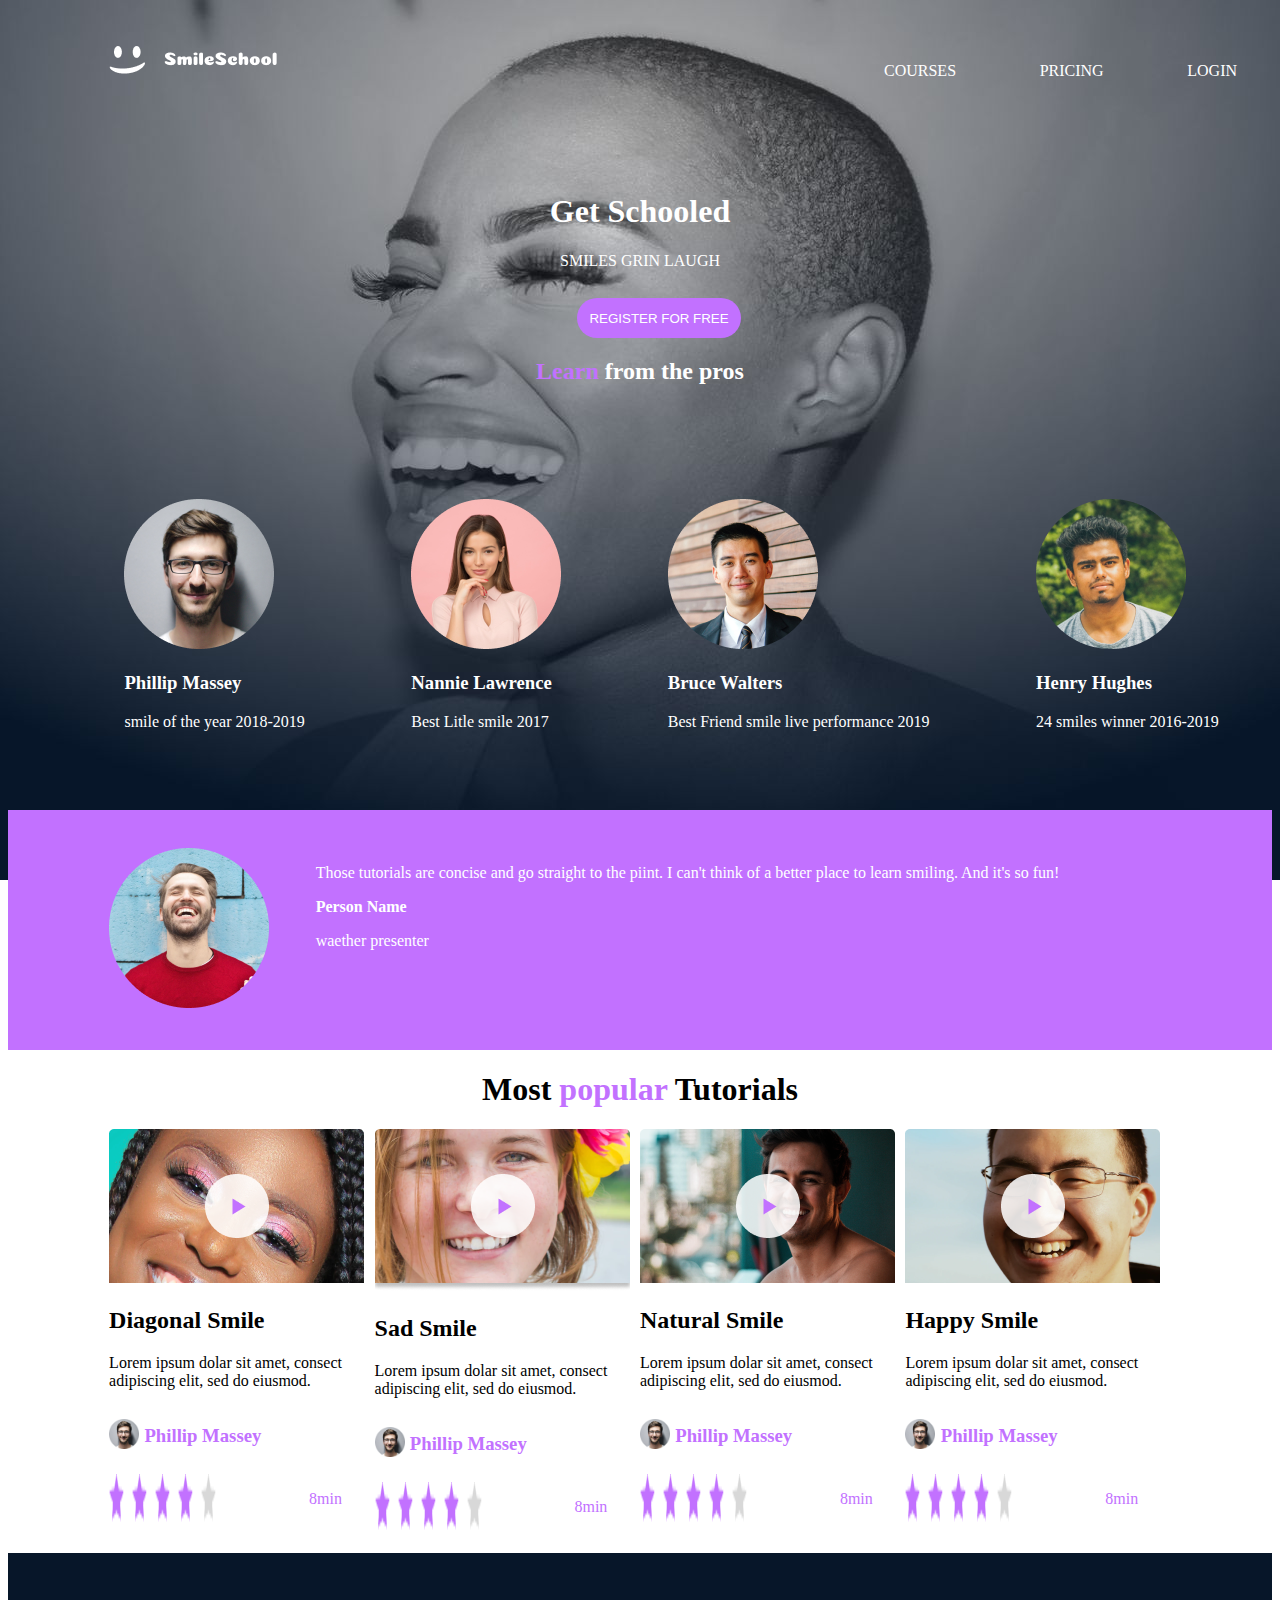
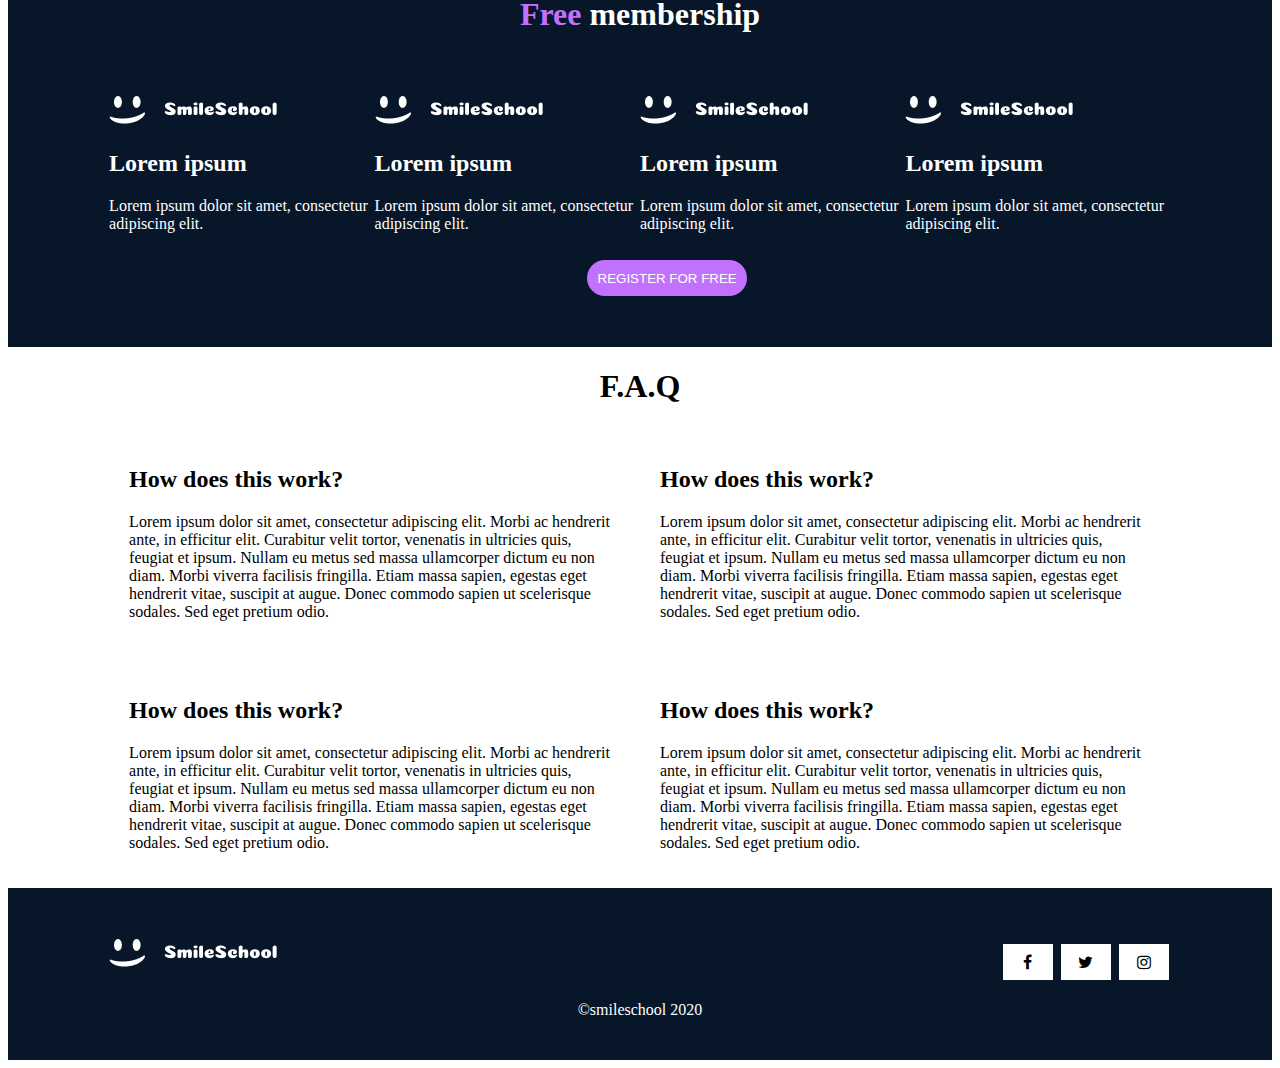
==== commit 81dbb370: "Update index.html" ====
--- a/css_advanced/index.html
+++ b/css_advanced/index.html
@@ -13,9 +13,9 @@
     <header>
       <a><img src="./images/logo.png" alt="logo" /></a>
       <ul>
-        <li><a href="courses.html">COURSES</a></li>
-        <li><a href="pricing.html">PRICING</a></li>
-        <li><a href="login.html">LOGIN</a></li>
+        <li><a>COURSES</a></li>
+        <li><a>PRICING</a></li>
+        <li><a>LOGIN</a></li>
       </ul>
     </header>
 
--- a/css_advanced/styles.css
+++ b/css_advanced/styles.css
@@ -1,416 +1,210 @@
-@import url('https://fonts.googleapis.com/css2?family=Source+Sans+Pro&display=swap');
-:root {
-    --primary: hsla(214, 71%, 9%, 0.9);
-    --secondary:  hsla(0, 0%, 59%, 0.9);
-}
-
-* {
-    padding: 0;
-    margin: 0;
-    font-family: 'Source Sans Pro', 'sans-serif';
-}
-header {
-    display: flex;
-    justify-content: space-between;
-    background: linear-gradient(
-        hsla(214, 71%, 9%, 0.9),  
-        hsla(214, 71%, 9%, 0.9) 
-    );
-    background: linear-gradient(
-        to top, 
-        hsla(214, 71%, 9%, 0.9),  
-        hsla(214, 71%, 9%, 0.9), 
-        hsla(214, 71%, 9%, 0.5),  
-        hsla(0, 0%, 59%, 0.9)     
-    );
-    
-    height: 160vh;
-    background-size: cover;
-    background-repeat: no-repeat;
-    background-blend-mode: normal,color;
-}
-
-
-.logo {
-    margin-top: 20px;
-    margin-left: 100px;
-}
-
-.nav-links {
-    margin-top: 50px;
-    margin-right: 150px;
-}
-.nav-links > ul {
-    display: flex;
-}
-
-ul > li {
-    list-style-type: none;
-    margin-left: 20px;
-}
-
-ul > li > a {
-    text-decoration: none;
+body{
+    background-image: url(./images/backgroundimage.jpeg);
+    background-repeat: repeat-x;
+}
+
+header{
+    display: flex;
+    padding-left: 8%;
+    padding-top: 3%;
+}
+
+ul,li {
+    padding-left: 45%;
+    display: inline-flex;
     color: white;
-    height: 15px;
-    font-style: normal;
-    font-size: 15px;
-    font-weight: 700;
-    line-height: 15px;
-}
-
-/* ---------------------School Section ----------------- */
- 
-.lead-section {
-    position: absolute;
-    top: 35%;
-} 
-
-
-
-.block-1 {
-    margin-top: 40px;
+}
+
+#maintitle{
     color: white;
-    text-align: center;
-    font-size: 60px;
+    font-weight: bolder;
+    font-size: xx-large;
+    text-align: center;
+    padding-top: 6%; 
+}
+
+#smile{
+    color: white;
+    text-align: center;
+}
+
+#registerbutton{
+    background-color: #C271FF;
+    color: #FFFFFF;
+    padding: 1%;
+    border-radius: 30px;
+    margin-left: 45%;
+    margin-top: 1%;
+    border: none;
+}
+
+#banner{
+    display: flex;
+    margin-top: 9%;
+    margin-left: 5%;
+    justify-content: space-around;
+    color: #FFFFFF;
+    margin-bottom: 5%;
+}
+
+#bannerspan{
+    color: #C271FF;
+    /* margin-top: -5%; */
+}
+#bannertitle{
+text-align: center;
+color: #FFFFFF;
+}
+
+#quoteblock{
+    background-color: #C271FF;
+    color: #FFFFFF;
+    background-size: auto;
+    display: flex;
+    padding-left: 8%;
+    padding-top: 3%;
+    padding-bottom: 3%;
+}
+#quoteblocktext{
+    padding-left: 4%;
+
+}
+
+#quoteblockauthor{
     font-weight: bold;
 }
-
-.block-1 p {
-    font-size: 16px;
-    padding: 20px;
-}
-
-.block-1 h1 {
-    height: 151px;
-    font-weight: 700;
-    font-size: 120px;
-    line-height: 151px;
-    text-align: center;
-}
-
-.block-1 p span {
-    margin-left: 60px;
-    text-transform: uppercase;
-}
-
-.block-1 button {
-    width: 162px;
-    height: 44px;
-    background-color: #C271FF;
-    color: white;
-    cursor: pointer;
-    text-transform: uppercase;
-    font-size: 14px;
-    margin-top: 20px;
-    border-radius: 20px;
-    margin-left: 100px;
-    margin-bottom: 70px;
-    border: none;
-
-}
-
-.block-2 {
-    height: 237px;
-    width: 100vw;
-}
-
-.block-2 h2 {
-    text-align: center;
-    margin-top: 60px;
-    font-size: 32px;
-    margin-left: 100px;
-    color: white;
-    margin-bottom: 30px;
-}
-
-.block-2 h2 span {
-    color: #C271FF;
-}
-
-.pros {
-    display: flex;
-    margin-left: 100px;
-    margin-right: 100px;
-    justify-content: space-between;
-    margin-top: 20px;
-    height: 250px;
-    color: #FFFFFF;
-}
-
-.pro {
-    width: 150px;
-    height: 237px;
-}
-
-.pro h3 {
-    font-size: 18px;
-}
-
-.pro p {
-    font-size: 16px;
-    font-style: italic;
-}
-
-.pro img {
-    width: 150px;
-    height: 150px;
-    border-radius: 50%;
-} 
-
-/* -------------------------Quote section ---------  */
-
-.quote-section {
-    background-color: #C271FF;
-    height: 392px;
-}
-
-.quote {
-    display: flex;
-    color: #FFFFFF;
-    font-size: 22px;
-    justify-content: space-between;
-    align-items: center;
-    padding-top: 100px;
-    padding-left: 160px;
-}
-.quote img {
-    width: 160px;
-    height: 160px;
-    border-radius: 50%;
-    object-position: center;
-    object-fit: cover;
-}
-.author {
-    font-weight: bold;
-    margin-top: 10px;
-}
-
-.block-text {
-    padding-left: 40px;
-}
-
-.sub {
-    font-style: italic;
-}
-
-/* -----------------Videos Section ------------------- */
-.videos-section {
-    margin-top: 50px;
-    height: 450px;
-    width: 1228px;
-    margin-left: 40px;
-
-}
-
-.video-block {
-    display: flex;
-    align-items: center;
-    justify-content: center;
-}
-
-.videos-section h1 {
-    text-align: center;
-    font-weight: lighter;
-    margin-bottom: 50px;
-}
-
-.videos-section h1 span {
-    color: #C271FF;
-    font-weight: bolder;
-    font-size: 32px;
-}
-
-.video img {
-    width: 255px;
-}
-
-.video h2 {
-    font-size: 16px;
-}
-.video {
-    width: 255px;
-    height: 335px;
-    margin-right: 20px;
-    display: flex;
-    flex-direction: column;
-}
-
-.video p {
-    font-size: 14px;
-    color: #071629;
-}
-
-.video-author {
-    display: flex;
-    margin-top: 10px;
-}
-.video-author h3 {
-    font-size: 14px;
-    color: #C271FF;
-    padding-left: 10px;
-    margin-top: 5px;
-}
-
-.video-author img {
+#videosectiontitle{
+    text-align: center;
+}
+#videosectiontitleexception{
+    color: #C271FF;
+
+}
+
+#videosection{
+    display: flex;
+    margin-left: 8%;
+    margin-right: 8%;
+}
+
+#video{
+display: flex;
+align-items: center;
+margin-bottom: 3%;
+}
+
+#videotitle img{
     width: 30px;
     height: 30px;
-    border-radius: 50%;
-}
-.rating {
-    display: flex;
-    flex-direction: row;
+}
+
+#rating{
+    display: flex;
+}
+
+#rating img{
+    margin-right: 35%;
+}
+
+#videoauthor{
+    color: #C271FF;
+    padding-left: 2%;
+}
+
+#time{
+    color: #C271FF;
+}
+
+#membershipsection{
+    background-color: #071629;
+    color: #FFFFFF;
+    padding-left: 8%;
+    padding-right: 8%;
+    padding-bottom: 4%;
+}
+
+#membershipsectiontitle{
+    text-align: center;
+    padding-top: 4%;
+    padding-bottom: 4%;
+}
+
+#membershipsectiontitleexception{
+    color: #C271FF;
+}
+
+#membershipsectioncontent{
+    display: flex;
+}
+
+#membershipsectioncontent img{
+    color: #C271FF;
+}
+
+#faqsectiontitle{
+    text-align: center;
+}
+
+#faqsectioncontent{
+    display: flex;
+    flex-wrap: wrap;
+    padding-left: 8%;
+    padding-right: 8%;
+
+}
+
+#faqsectioncontent > div {
+    flex: 1;
+    min-width: 45%; /* Adjust the width as needed */
+    margin: 10px;
+    padding: 10px;
+  }
+
+  #footer{
+    background-color: #071629;
+    padding-bottom: 2%;
+
+  }
+
+  #footersection{
+    display: flex;
     justify-content: space-between;
-}
-
-.rating p {
-    color: #C271FF;
-    font-weight: 700;
-    font-size: 14px;
-}
-
-.stars {
-    display: flex;
-
-}
-
-.stars p {
-    margin-left: 5px;
-    width: 15px;
-    height: 15px;
-}
-
-#last, #last1, #last2, #last3 {
-    color: #D8D8D8;
-}
-/* -----------------------Membership Section ---------------- */
-
-.membership {
-    background-color: #071629;
-    margin-top: 50px;
-    height: 502px;
-    width: 100vw;
-    color: #FFFFFF;
-}
-
-.membership h1 {
-    text-align: center;
-    color: white;
-    font-size: 32px;
-    padding-top: 40px;
-}
-
-.membership h1 span {
-    color: #C271FF;
-}
-
-.member-text {
-    display: flex;
-    margin-top: 40px;
-    margin-right: 30px;
-    margin-left: 60px;
-}
-
-.ind-text {
-    width: 257px;
-    height: 200px;
-    margin-left: 20px;
-    margin-right: 20px;
-}
-
-
-.ind-text p {
-    font-size: 14px;
-    line-height: 26px;
-}
-
-.ind-text h2 {
-    font-size: 18px;
-    text-align: center;
-}
-
-.ind-text img {
-    margin-left: 35%;
-}
-
-.membership button {
-    width: 162px;
-    height: 44px;
-    background-color: #C271FF;
-    color: white;
-    cursor: pointer;
-    text-transform: uppercase;
-    font-size: 14px;
-    margin-top: 80px;
-    border-radius: 20px;
-    margin-left: 45%;
-    border: none;
-}
-
-/* ----------------------FAQ section -------------------- */
-.faq {
-    width: 920px;
-    height: 707px;
-    margin-left: 200px;
-    margin-top: 50px;
-}
-
-.faq h1 {
-    text-align: center;
-    font-size: 60px;
-    font-weight: lighter;
-    margin-bottom: 30px;
-
-}
-
-.row-content {
-    display: flex;
-    justify-content: space-between;
-}
-
-.faq-content {
-    margin-right: 40px;
-}
-
-.content p {
-    font-size: 14px;
-    margin-top: 10px;
-    margin-bottom: 30px;
-    line-height: 24px;
-    color: rgb(81, 79, 79);
-}
-
-.content h2 {
-    font-size: 16px;
-    font-weight: bold;
-}
-
-
-/* ------------------------ Footer section --------------------- */
-
-.footer-row > img {
-    margin-top: 60px;
-    width: 169px;
-}
-.footer-container {
-    width: 100vw;
-    background-color: #071629;
-}
-
-.footer-container p {
-    text-align: center;
-    color: #FFFFFF;
-    padding-top: 200px;
-}
-
-.footer-row {
-    display: flex;
-    justify-content: space-between;
-    margin-left: 100px;
-    margin-right: 200px;
-    margin-top: -30px;
-}
-
-.footer-links {
-    margin-top: 65px;
-}
+    padding-left: 8%;
+    padding-right: 8%;
+    padding-top: 4%;
+  }
+
+  #footercopyright{
+    text-align: center;
+    color: #FFFFFF;
+  }
+
+
+  .fa {
+    padding: 10px;
+    font-size: 30px;
+    width: 30px;
+    text-align: center;
+    text-decoration: none;
+    margin: 5px 2px;
+  }
+  
+  .fa:hover {
+      opacity: 0.7;
+  }
+  
+  .fa-facebook {
+    background: #FFFF;
+    color: black;
+  }
+  
+  .fa-twitter {
+     background: #FFFF;
+    color: black;
+  }
+  
+  
+  .fa-instagram {
+     background: #FFFF;
+    color: black;
+  }
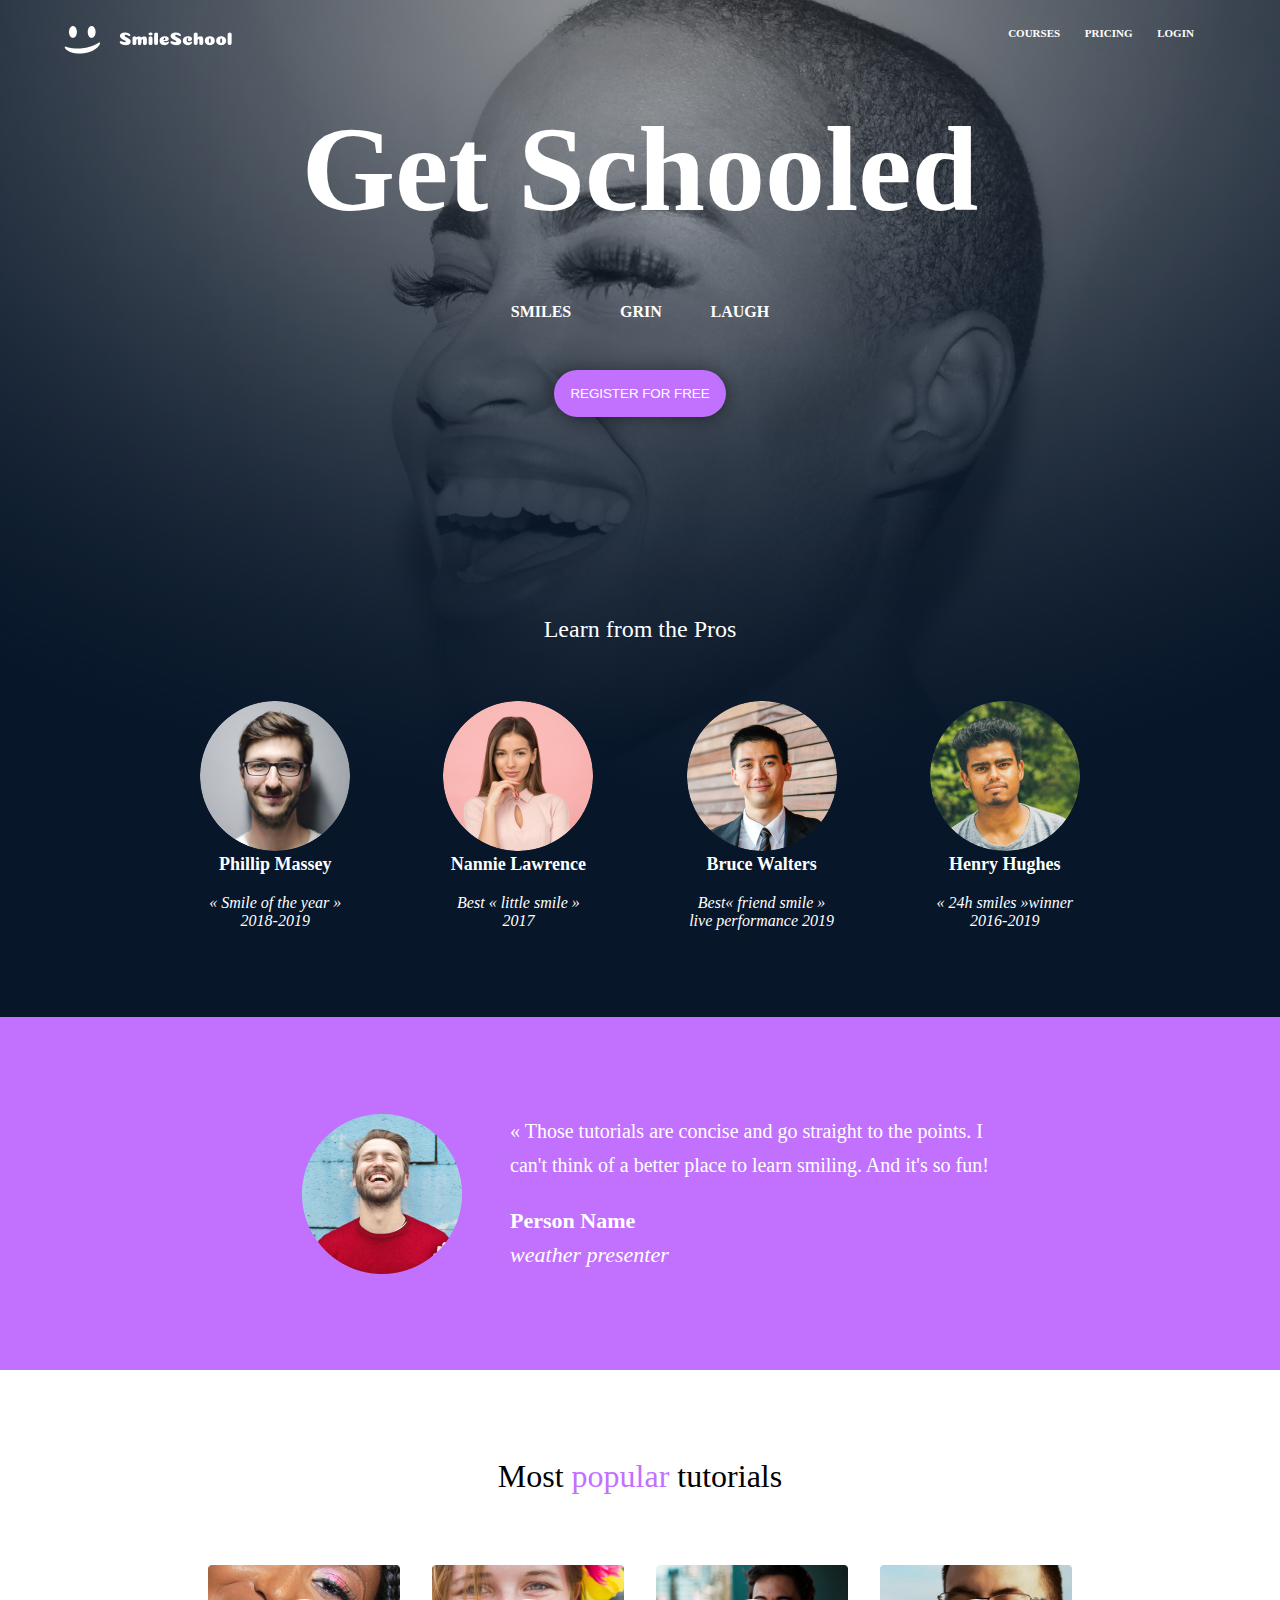
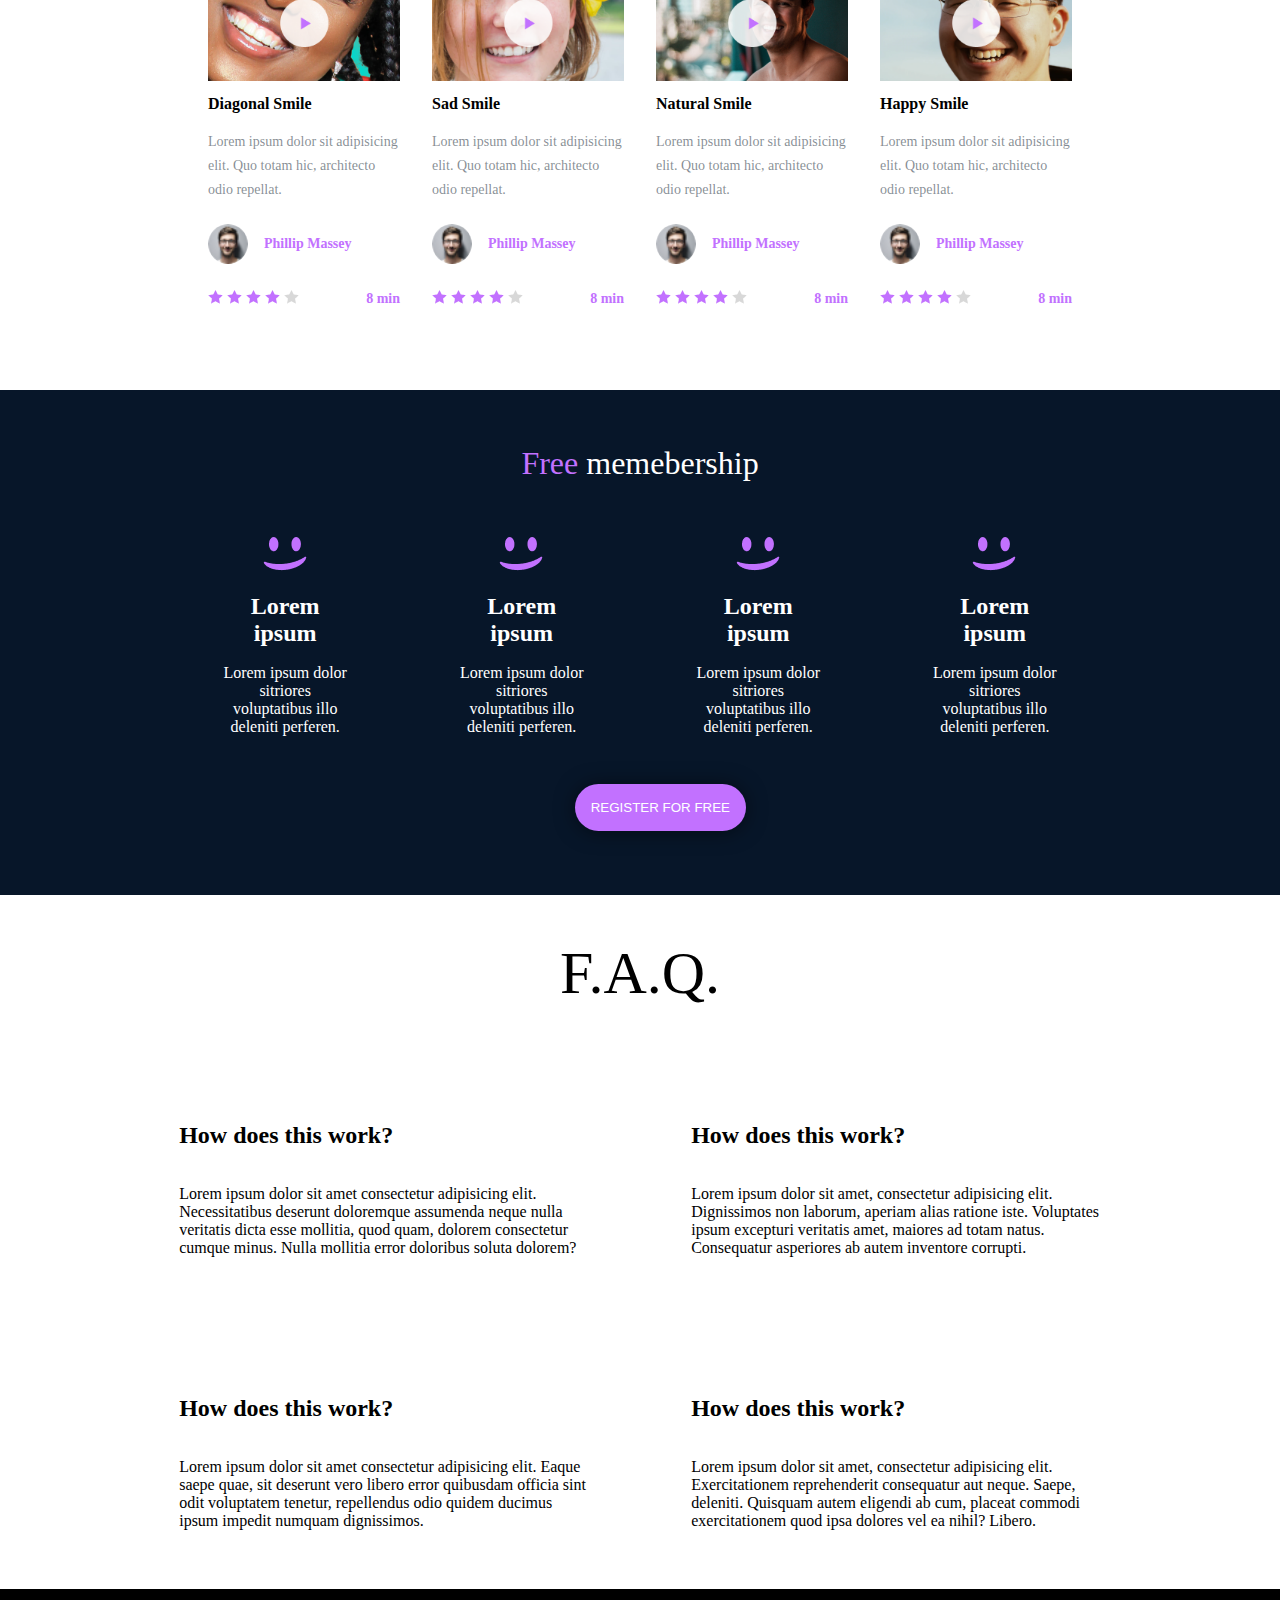
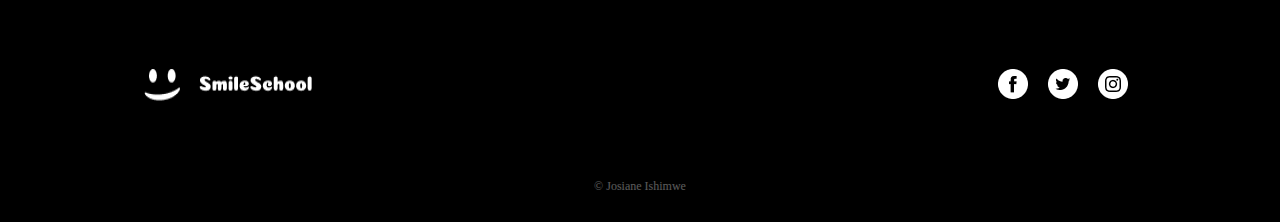
==== commit 3b7a381a: "Update index.html" ====
--- a/css_advanced/index.html
+++ b/css_advanced/index.html
@@ -1,262 +1,235 @@
 <!DOCTYPE html>
 <html lang="en">
-  <head>
-    <meta charset="UTF-8" />
-    <meta http-equiv="X-UA-Compatible" content="IE=edge" />
-    <meta name="viewport" content="width=device-width, initial-scale=1.0" />
-    <title>Document</title>
-    <link href="./styles.css" rel="stylesheet" />
-    <meta name="viewport" content="width=device-width, initial-scale=1">
-    <link rel="stylesheet" href="https://cdnjs.cloudflare.com/ajax/libs/font-awesome/4.7.0/css/font-awesome.min.css">
-  </head>
-  <body>
+<head>
+    <meta charset="UTF-8">
+    <meta http-equiv="X-UA-Compatible" content="IE=edge">
+    <meta name="viewport" content="width=device-width, initial-scale=1.0">
+    <title>Webpage</title>
+    <link href="styles.css" rel="stylesheet">
+</head>
+<body>
     <header>
-      <a><img src="./images/logo.png" alt="logo" /></a>
-      <ul>
-        <li><a>COURSES</a></li>
-        <li><a>PRICING</a></li>
-        <li><a>LOGIN</a></li>
-      </ul>
+        <div class="logo">
+            <a><img src="./img/logo.png" alt="Smile school"></a>
+        </div>
+        <div class="page">
+            <a>COURSES</a>
+            <a>PRICING</a>
+            <a>LOGIN</a>
+        </div>
     </header>
-
     <main>
-      <section>
-        <h1 id="maintitle">Get Schooled</h1>
-
-        <p id="smile">SMILES GRIN LAUGH</p>
-
-        <button id="registerbutton">REGISTER FOR FREE</button>
-
-        <h2 id="bannertitle">
-          <span id="bannerspan">Learn</span> from the pros
-        </h2>
-
-        <div id="banner">
-          <div>
-            <img src="./images/avatar.png" alt="image" />
-            <h3>Phillip Massey</h3>
-            <p>smile of the year 2018-2019</p>
-          </div>
-
-          <div>
-            <img src="./images/avatar (1).png" alt="image" />
-            <h3>Nannie Lawrence</h3>
-            <p>Best Litle smile 2017</p>
-          </div>
-
-          <div>
-            <img src="./images/avatar (3).png" alt="image" />
-            <h3>Bruce Walters</h3>
-            <p>Best Friend smile live performance 2019</p>
-          </div>
-
-          <div>
-            <img src="./images/avatar (4).png" alt="image" />
-            <h3>Henry Hughes</h3>
-            <p>24 smiles winner 2016-2019</p>
-          </div>
-        </div>
-      </section>
-
-      <section id="quoteblock">
-        <div>
-          <img src="./images/avatar (5).png" alt="" />
-        </div>
-        <div id="quoteblocktext">
-          <p>
-            Those tutorials are concise and go straight to the piint. I can't
-            think of a better place to learn smiling. And it's so fun!
-          </p>
-          <p id="quoteblockauthor">Person Name</p>
-          <p>waether presenter</p>
-        </div>
-      </section>
-      <section>
-        <h1 id="videosectiontitle">
-          Most <span id="videosectiontitleexception">popular</span> Tutorials
-        </h1>
-        <div id="videosection">
-          <div>
-            <img src="./images/Group 1 (1).png" alt="" />
-            <h2>Diagonal Smile</h2>
-            <p>
-              Lorem ipsum dolar sit amet, consect adipiscing elit, sed do
-              eiusmod.
-            </p>
-            <div id="video">
-              <div id="videotitle">
-                <img src="./images/avatar.png" alt="image" />
-              </div>
-              <h3 id="videoauthor">Phillip Massey</h3>
-            </div>
-            <div id="rating">
-              <img src="./images/rating.png" alt="rate" />
-              <p id="time">8min</p>
-            </div>
-          </div>
-
-          <div>
-            <img src="./images/Group 1.png" alt="" />
-            <h2>Sad Smile</h2>
-            <p>
-              Lorem ipsum dolar sit amet, consect adipiscing elit, sed do
-              eiusmod.
-            </p>
-            <div id="video">
-              <div id="videotitle">
-                <img src="./images/avatar.png" alt="image" />
-              </div>
-              <h3 id="videoauthor">Phillip Massey</h3>
-            </div>
-            <div id="rating">
-              <img src="./images/rating.png" alt="rate" />
-              <p id="time">8min</p>
-            </div>
-          </div>
-
-          <div>
-            <img src="./images/Group 2.png" alt="" />
-            <h2>Natural Smile</h2>
-            <p>
-              Lorem ipsum dolar sit amet, consect adipiscing elit, sed do
-              eiusmod.
-            </p>
-            <div id="video">
-              <div id="videotitle">
-                <img src="./images/avatar.png" alt="image" />
-              </div>
-              <h3 id="videoauthor">Phillip Massey</h3>
-            </div>
-            <div id="rating">
-              <img src="./images/rating.png" alt="rate" />
-              <p id="time">8min</p>
-            </div>
-          </div>
-
-          <div>
-            <img src="./images/Group 3.png" alt="" />
-            <h2>Happy Smile</h2>
-            <p>
-              Lorem ipsum dolar sit amet, consect adipiscing elit, sed do
-              eiusmod.
-            </p>
-            <div id="video">
-              <div id="videotitle">
-                <img src="./images/avatar.png" alt="image" />
-              </div>
-              <h3 id="videoauthor">Phillip Massey</h3>
-            </div>
-            <div id="rating">
-              <img src="./images/rating.png" alt="rate" />
-              <p id="time">8min</p>
-            </div>
-          </div>
-        </div>
-      </section>
-
-      <section id="membershipsection">
-        <h1 id="membershipsectiontitle">
-          <span id="membershipsectiontitleexception">Free</span> membership
-        </h1>
-        <div id="membershipsectioncontent">
-          <div id="membershipsectioncontents">
-            <a><img src="./images/logo.png" alt="logo" /></a>
-            <h2>Lorem ipsum</h2>
-            <p>Lorem ipsum dolor sit amet, consectetur adipiscing elit.</p>
-          </div>
-
-          <div>
-            <a><img src="./images/logo.png" alt="logo" /></a>
-            <h2>Lorem ipsum</h2>
-            <p>Lorem ipsum dolor sit amet, consectetur adipiscing elit.</p>
-          </div>
-
-          <div>
-            <a><img src="./images/logo.png" alt="logo" /></a>
-            <h2>Lorem ipsum</h2>
-            <p>Lorem ipsum dolor sit amet, consectetur adipiscing elit.</p>
-          </div>
-
-          <div>
-            <a><img src="./images/logo.png" alt="logo" /></a>
-            <h2>Lorem ipsum</h2>
-            <p>Lorem ipsum dolor sit amet, consectetur adipiscing elit.</p>
-          </div>
-        </div>
-
-        <button id="registerbutton">REGISTER FOR FREE</button>
-      </section>
-
-      <section id="faqsection">
-        <h1 id="faqsectiontitle">F.A.Q</h1>
-        <div id="faqsectioncontent">
-          <div>
-            <h2>How does this work?</h2>
-            <p>
-              Lorem ipsum dolor sit amet, consectetur adipiscing elit. Morbi ac
-              hendrerit ante, in efficitur elit. Curabitur velit tortor,
-              venenatis in ultricies quis, feugiat et ipsum. Nullam eu metus sed
-              massa ullamcorper dictum eu non diam. Morbi viverra facilisis
-              fringilla. Etiam massa sapien, egestas eget hendrerit vitae,
-              suscipit at augue. Donec commodo sapien ut scelerisque sodales.
-              Sed eget pretium odio.
-            </p>
-          </div>
-
-          <div>
-            <h2>How does this work?</h2>
-            <p>
-              Lorem ipsum dolor sit amet, consectetur adipiscing elit. Morbi ac
-              hendrerit ante, in efficitur elit. Curabitur velit tortor,
-              venenatis in ultricies quis, feugiat et ipsum. Nullam eu metus sed
-              massa ullamcorper dictum eu non diam. Morbi viverra facilisis
-              fringilla. Etiam massa sapien, egestas eget hendrerit vitae,
-              suscipit at augue. Donec commodo sapien ut scelerisque sodales.
-              Sed eget pretium odio.
-            </p>
-          </div>
-
-          <div>
-            <h2>How does this work?</h2>
-            <p>
-              Lorem ipsum dolor sit amet, consectetur adipiscing elit. Morbi ac
-              hendrerit ante, in efficitur elit. Curabitur velit tortor,
-              venenatis in ultricies quis, feugiat et ipsum. Nullam eu metus sed
-              massa ullamcorper dictum eu non diam. Morbi viverra facilisis
-              fringilla. Etiam massa sapien, egestas eget hendrerit vitae,
-              suscipit at augue. Donec commodo sapien ut scelerisque sodales.
-              Sed eget pretium odio.
-            </p>
-          </div>
-
-          <div>
-            <h2>How does this work?</h2>
-            <p>
-              Lorem ipsum dolor sit amet, consectetur adipiscing elit. Morbi ac
-              hendrerit ante, in efficitur elit. Curabitur velit tortor,
-              venenatis in ultricies quis, feugiat et ipsum. Nullam eu metus sed
-              massa ullamcorper dictum eu non diam. Morbi viverra facilisis
-              fringilla. Etiam massa sapien, egestas eget hendrerit vitae,
-              suscipit at augue. Donec commodo sapien ut scelerisque sodales.
-              Sed eget pretium odio.
-            </p>
-          </div>
-        </div>
-      </section>
-
-      <footer id="footer">
-        <div id="footersection">
-          <div>
-            <a><img src="./images/logo.png" alt="logo" /></a>
-          </div>
-          <div>
-            <a href="#" class="fa fa-facebook"></a>
-            <a href="#" class="fa fa-twitter"></a>
-            <a href="#" class="fa fa-instagram"></a>
-          </div>
-        </div>
-        <p id="footercopyright">&copy;smileschool 2020</p>
-      </footer>
+        <section class="banner">
+            <div class="Schooled">
+                <h1 class="title">Get Schooled</h1>
+                <p class="words">
+                    <word>SMILES</word>
+                    <word>GRIN</word>
+                    <word>LAUGH</word>
+                </p>
+                <button class="round_button">REGISTER FOR FREE</button>
+                <br><br><br><br><br><br>
+            </div>
+           
+            <div class="Pros">
+                <h2 class="highlight"><span><strong>Learn</strong></span> from the Pros</h2>
+                <div class="Pros_block">
+                    <div class="Pros_card">
+                         <img src="./img/avatar1.png" alt="Pics 1"> 
+                         <h3>Phillip Massey</h3>
+                         <p><i>&#171 Smile of the year &#187<br>2018-2019</i></p>
+                    </div>
+
+                    <div class="Pros_card">
+                         <img src="./img/avatar2.png" alt="Pics 2">
+                         <h3>Nannie Lawrence</h3>
+                         <p><i>Best &#171 little smile &#187<br>2017</i></p>
+                    </div>
+
+                    <div class="Pros_card">
+                        <img src="./img/avatar3.png" alt="Pics 3">
+                        <h3>Bruce Walters</h3>
+                        <p><i>Best&#171 friend smile &#187<br>live performance 2019</i></p>
+                    </div>
+
+                    <div class="Pros_card">
+                         <img src="./img/avatar4.png" alt="Pics 4">
+                         <h3>Henry Hughes</h3>
+                         <p><i>&#171 24h smiles &#187winner<br>2016-2019</i></p>
+                    </div>
+                </div>
+            </div>
+        </section>
+
+        <section class="quote">
+            <div class="quote_block">
+                <img src="./img/avatar5.png" alt="Pics 5">
+                <div id="text">
+                    <blockquote>&#171 Those tutorials are concise and go straight to the points. I can't think of a better place to 
+                       learn smiling. And it's so fun!</blockquote>
+                    <p class="presenter_name">Person Name</p>
+                    <p class="weather">weather presenter</p>
+                </div>
+            </div>
+        </section>
+
+        <section class="videos">
+            <h1>Most <span class="secondary_colour">popular</span> tutorials</h1>
+            <div class="videos_list">
+                <div class="video_card">
+                    <img src="./img/Diagonal_smile.png" alt="Diagonal smile"> 
+                    <h2 class="video_title">Diagonal Smile</h2>
+                    <p class="video_desc">Lorem ipsum dolor sit adipisicing elit. Quo totam hic, architecto odio repellat.</p>
+                
+                <div class="author">
+                    <img src="./img/image.png"> 
+                    <h3>Phillip Massey</h3>
+                </div>
+                <div class="rating_duration">
+                    <div class="rating">
+                        <img src="./img/Star_1.png" alt="Star">
+                        <img src="./img/Star_2.png" alt="">
+                        <img src="./img/Star_3.png" alt="">
+                        <img src="./img/Star_4.png" alt="">
+                        <img src="./img/Star_5.png" alt="">
+                    </div>
+                    <p class="duration">8 min</p>
+                </div>
+                </div>
+            
+
+                <div class="video_card">
+                    <img src="./img/Sad_smile.png" alt="Sad smile">
+                    <h2 class="video_title">Sad Smile</h2> 
+                    <p class="video_desc">Lorem ipsum dolor sit adipisicing elit. Quo totam hic, architecto odio repellat.</p>
+                
+                <div class="author">
+                    <img src="./img/image.png"> 
+                    <h3>Phillip Massey</h3>
+                </div>
+                <div class="rating_duration">
+                    <div class="rating">
+                        <img src="./img/Star_1.png" alt="Star">
+                        <img src="./img/Star_2.png" alt="">
+                        <img src="./img/Star_3.png" alt="">
+                        <img src="./img/Star_4.png" alt="">
+                        <img src="./img/Star_5.png" alt="">
+                    </div>
+                    <p class="duration">8 min</p>
+                </div>
+                </div>
+
+                <div class="video_card">
+                    <img src="./img/Natural_smile.png" alt="Natural smile">
+                    <h2 class="video_title">Natural Smile</h2>
+                    <p class="video_desc">Lorem ipsum dolor sit adipisicing elit. Quo totam hic, architecto odio repellat.</p>
+                
+                <div class="author">
+                    <img src="./img/image.png"> 
+                    <h3>Phillip Massey</h3>
+                </div>
+                <div class="rating_duration">
+                    <div class="rating">
+                        <img src="./img/Star_1.png" alt="Star">
+                        <img src="./img/Star_2.png" alt="">
+                        <img src="./img/Star_3.png" alt="">
+                        <img src="./img/Star_4.png" alt="">
+                        <img src="./img/Star_5.png" alt="">
+                    </div>
+                    <p class="duration">8 min</p>
+                </div>
+                </div>
+                
+                <div class="video_card">
+                    <img src="./img/Happy_smile.png" alt="Happy smile">
+                    <h2 class="video_title">Happy Smile</h2>
+                    <p class="video_desc">Lorem ipsum dolor sit adipisicing elit. Quo totam hic, architecto odio repellat.</p>
+                
+                <div class="author">
+                    <img src="./img/image.png"> 
+                    <h3>Phillip Massey</h3>
+                </div>
+                <div class="rating_duration">
+                    <div class="rating">
+                        <img src="./img/Star_1.png" alt="Star">
+                        <img src="./img/Star_2.png" alt="">
+                        <img src="./img/Star_3.png" alt="">
+                        <img src="./img/Star_4.png" alt="">
+                        <img src="./img/Star_5.png" alt="">
+                    </div>
+                    <p class="duration">8 min</p>
+                </div>
+                </div>
+            </div>
+        </section>
+
+        <section class="membership">
+            <h1><span class="secondary_colour">Free</span> memebership</h1>
+                <div class="membership_lists">
+                    <div class="membership_card">
+                        <img src="./img/smile.png" alt="Smile">
+                        <h2>Lorem ipsum</h2>
+                        <p>Lorem ipsum dolor sitriores voluptatibus illo deleniti perferen.</p>
+                    </div>
+                    
+                    <div class="membership_card">
+                        <img src="./img/smile.png" alt="Smile">
+                        <h2>Lorem ipsum</h2>
+                        <p>Lorem ipsum dolor sitriores voluptatibus illo deleniti perferen.</p>
+                    </div>
+                    
+                    <div class="membership_card">
+                        <img src="./img/smile.png" alt="Smile">
+                        <h2>Lorem ipsum</h2>
+                        <p>Lorem ipsum dolor sitriores voluptatibus illo deleniti perferen.</p>
+                    </div>
+                    
+                    <div class="membership_card">
+                        <img src="./img/smile.png" alt="Smile">
+                        <h2>Lorem ipsum</h2>
+                        <p>Lorem ipsum dolor sitriores voluptatibus illo deleniti perferen.</p>
+                    </div>
+                
+                </div>
+            <button class="round_button">REGISTER FOR FREE</button>
+        </section>
+        
+        <section class="faq">
+            <h1>F.A.Q.</h1>
+            <div class="faq_lists">
+                <div class="faq_question">
+                    <h2>How does this work?</h2>
+                    <p>Lorem ipsum dolor sit amet consectetur adipisicing elit. Necessitatibus deserunt doloremque assumenda neque nulla veritatis dicta esse mollitia, quod quam, dolorem consectetur cumque minus. Nulla mollitia error doloribus soluta dolorem?</p>
+                </div>
+
+                <div class="faq_question">
+                    <h2>How does this work?</h2>
+                    <p>Lorem ipsum dolor sit amet, consectetur adipisicing elit. Dignissimos non laborum, aperiam alias ratione iste. Voluptates ipsum excepturi veritatis amet, maiores ad totam natus. Consequatur asperiores ab autem inventore corrupti.</p>
+                </div>
+            </div>
+            <div class="faq_lists2">
+                <div class="faq_question">
+                    <h2>How does this work?</h2>
+                    <p>Lorem ipsum dolor sit amet consectetur adipisicing elit. Eaque saepe quae, sit deserunt vero libero error quibusdam officia sint odit voluptatem tenetur, repellendus odio quidem ducimus ipsum impedit numquam dignissimos.</p>
+                </div>
+                <div class="faq_question">
+                    <h2>How does this work?</h2>
+                    <p>Lorem ipsum dolor sit amet, consectetur adipisicing elit. Exercitationem reprehenderit consequatur aut neque. Saepe, deleniti. Quisquam autem eligendi ab cum, placeat commodi exercitationem quod ipsa dolores vel ea nihil? Libero.</p>
+                </div>
+            </div>
+        </section>
     </main>
-  </body>
+
+    <footer>
+        <div class="footer_section">
+            <div class="footer_nav">
+                <img src="./img/logo.png" alt="logo">
+                <div class="social media">
+                    <a href=""><img src="./img/social_icons.png" alt="Social media"></a>
+                </div>
+            </div>
+            <p>&#169; Josiane Ishimwe</p>
+        </div>    
+    </footer>
+</body>
 </html>
--- a/css_advanced/styles.css
+++ b/css_advanced/styles.css
@@ -1,210 +1,354 @@
 body{
-    background-image: url(./images/backgroundimage.jpeg);
-    background-repeat: repeat-x;
-}
-
+    font-family:"Source Sans Pro";
+    font-style:normal;
+}
 header{
     display: flex;
-    padding-left: 8%;
-    padding-top: 3%;
-}
-
-ul,li {
-    padding-left: 45%;
-    display: inline-flex;
-    color: white;
-}
-
-#maintitle{
-    color: white;
-    font-weight: bolder;
-    font-size: xx-large;
+    flex: auto;
+    background-image: url(./img/background.png);
+    flex-direction: row;
+    padding: 2% 5% 2% 5%;
+    filter:white;
+    position:absolute;
+    left:-0.025%;
+    right:-0.025%;
+    top: 0%;
+    bottom: -26.48%;
+}
+
+header .logo{
+    flex: 2;
+    z-index: 1;
+}
+
+header .page{
+    flex: 0.5;
+    font-weight: 700;
+    font-size: 11px;
+    line-height: 15px;
+    z-index: 1;
+    display: flex;
+    justify-content: space-evenly;
+}
+header .page a {
+  margin-left: 1%;
+  margin-right: 1%;
+  text-decoration: none;
+  color: white;
+}
+    /* position: absolute; */
+
+.banner{
+  left: 20%;
+  right: 20%;
+  display: flex;
+  flex-direction: column;
+  margin-bottom: -2.6rem;
+  background-blend-mode: color;
+  background: rgba(0, 0, 0, 1);
+  background: radial-gradient(
+    100% 85.9% at 50% -8%,
+    rgba(104, 120, 150, 0) 0%,
+    #071629 100%
+  );
+  color: white;
+}
+.Schooled {
+    display: flex;
+    flex-direction: column;
+    padding-top: 5rem;
+}
+.title {
+    height: 151px;
+    font-weight: 700;
+    font-size: 120px;
+    line-height: 20px;
+    color: #ffffff;
     text-align: center;
-    padding-top: 6%; 
-}
-
-#smile{
-    color: white;
-    text-align: center;
-}
-
-#registerbutton{
-    background-color: #C271FF;
-    color: #FFFFFF;
-    padding: 1%;
-    border-radius: 30px;
-    margin-left: 45%;
-    margin-top: 1%;
-    border: none;
-}
-
-#banner{
-    display: flex;
-    margin-top: 9%;
-    margin-left: 5%;
-    justify-content: space-around;
-    color: #FFFFFF;
-    margin-bottom: 5%;
-}
-
-#bannerspan{
-    color: #C271FF;
-    /* margin-top: -5%; */
-}
-#bannertitle{
-text-align: center;
-color: #FFFFFF;
-}
-
-#quoteblock{
-    background-color: #C271FF;
-    color: #FFFFFF;
-    background-size: auto;
-    display: flex;
-    padding-left: 8%;
-    padding-top: 3%;
-    padding-bottom: 3%;
-}
-#quoteblocktext{
-    padding-left: 4%;
-
-}
-
-#quoteblockauthor{
-    font-weight: bold;
-}
-#videosectiontitle{
-    text-align: center;
-}
-#videosectiontitleexception{
-    color: #C271FF;
-
-}
-
-#videosection{
-    display: flex;
-    margin-left: 8%;
-    margin-right: 8%;
-}
-
-#video{
-display: flex;
-align-items: center;
-margin-bottom: 3%;
-}
-
-#videotitle img{
-    width: 30px;
-    height: 30px;
-}
-
-#rating{
-    display: flex;
-}
-
-#rating img{
-    margin-right: 35%;
-}
-
-#videoauthor{
-    color: #C271FF;
-    padding-left: 2%;
-}
-
-#time{
-    color: #C271FF;
-}
-
-#membershipsection{
-    background-color: #071629;
-    color: #FFFFFF;
-    padding-left: 8%;
-    padding-right: 8%;
-    padding-bottom: 4%;
-}
-
-#membershipsectiontitle{
-    text-align: center;
-    padding-top: 4%;
-    padding-bottom: 4%;
-}
-
-#membershipsectiontitleexception{
-    color: #C271FF;
-}
-
-#membershipsectioncontent{
-    display: flex;
-}
-
-#membershipsectioncontent img{
-    color: #C271FF;
-}
-
-#faqsectiontitle{
-    text-align: center;
-}
-
-#faqsectioncontent{
-    display: flex;
-    flex-wrap: wrap;
-    padding-left: 8%;
-    padding-right: 8%;
-
-}
-
-#faqsectioncontent > div {
-    flex: 1;
-    min-width: 45%; /* Adjust the width as needed */
-    margin: 10px;
-    padding: 10px;
+}
+.words {
+  height: 20px;
+  position: relative;
+  margin-top: -7%;
+  text-align: center;
+  font-weight: 700;
+  font-size: 16px;
+  line-height: 20px;
+  color: #ffffff;
+  display: flex;
+  justify-content: space-around;
+  margin-left: 38%;
+  margin-right: 38%;
+}
+
+.round_button {
+  background: #c271ff;
+  border-radius: 25px;
+  border: none;
+  padding: 0.7rem;
+  color: white;
+  font-weight: 500;
+  box-shadow: 0px 1px 20px rgba(0, 0, 0, 0.5);
+  position: relative;
+  align-self: center;
+  margin: 2rem;
+  padding: 1rem;
+}
+
+.Pros {
+    display: flex;
+    flex-direction: column;
   }
 
-  #footer{
-    background-color: #071629;
-    padding-bottom: 2%;
-
+.secondary_colour {
+  color: #c271ff;
+}
+
+.highlight{
+  position: relative;
+  align-self: center;
+  padding: 2rem;
+  font-weight: 300;
+  line-height: 40px;
+}
+.highlight .secondary_colour {
+  font-weight: 700;
+}
+.Pros_block {
+  display: flex;
+  flex-direction: row;
+  justify-content: center;
+}
+.Pros_card {
+  width: 19%;
+  /* padding: 1.5% 4% 1.5% 4%;*/
+  margin-bottom: 7rem;
+  display: flex;
+  flex-direction: column;
+  justify-content: center;
+  align-items: center;
+}
+.Pros img {
+  border-radius: 50%;
+  max-width: 80%;
+}
+.Pros_card h3 {
+  font-weight: 900;
+  font-size: 18px;
+  margin-top: 0.2rem;
+  margin-bottom: 0.2rem;
+  text-align: center;
+}
+.Pros_card p {
+  font-style: italic;
+  text-align: center;
+  font-size: 16px;
+}
+main {
+  position: relative;
+  display: flex;
+  flex-direction: column;
+  margin: -8px;
+}
+
+.quote {
+  /* position: absolute; */
+  background-color: #c271ff;
+  padding: 6%;
+}
+.quote_block {
+  display: flex;
+  flex-direction: row;
+  justify-content: center;
+  align-items: center;
+  color: white;
+  padding-left: 20%;
+  padding-right: 13%;
+}
+.quote_block img {
+  width: 160px;
+  height: 160px;
+  margin-right: 3rem;
+}
+.quote_block blockquote {
+  font-weight: 250;
+  font-size: 20px;
+  line-height: 34px;
+  margin-left: 0;
+}
+.quote_block .presenter_name {
+  font-weight: 700;
+  font-size: 22px;
+  line-height: 34px;
+  margin-bottom: 0;
+}
+.quote_block .weather {
+  font-style: italic;
+  font-weight: 400;
+  font-size: 22px;
+  line-height: 34px;
+  margin-top: 0;
+}
+.videos {
+  display: flex;
+  flex-direction: column;
+  padding-top: 3rem;
+  padding-bottom: 3rem;
+}
+.videos h1,
+.membership h1,
+.faq h1 {
+  text-align: center;
+}
+.videos h1 {
+  font-weight: 300;
+  font-size: 32px;
+  line-height: 40px;
+  padding-top: 1rem;
+  padding-bottom: 2rem;
+}
+.faq h1 {
+  font-weight: 300;
+  font-size: 60px;
+  line-height: 75px;
+}
+.videos_list {
+  display: flex;
+  flex-direction: row;
+  justify-content: center;
+}
+.video_card {
+  padding: 1rem;
+  display: flex;
+  flex-direction: column;
+  max-width: 15%;
+}
+.video_card h2 {
+  font-weight: 700;
+  font-size: 16px;
+  line-height: 20px;
+  margin-bottom: 0.1rem;
+}
+.video_card .video_desc {
+  font-weight: 400;
+  font-size: 14px;
+  line-height: 24px;
+  color: rgba(7, 22, 41, 0.501584);
+}
+
+.video_card .author {
+  display: flex;
+  align-items: center;
+}
+.author img {
+  border-radius: 50%;
+  width: 40px;
+  height: 40px;
+}
+.author h3 {
+  font-weight: 600;
+  font-size: 14px;
+  line-height: 27px;
+  /* identical to box height, or 193% */
+  color: #c271ff;
+  margin-left: 1rem;
+}
+.rating_duration {
+  display: flex;
+  justify-content: space-between;
+  align-items: center;
+}
+.duration {
+  font-weight: 600;
+  font-size: 14px;
+  line-height: 27px;
+  /* identical to box height, or 193% */
+  text-align: right;
+  color: #c271ff;
+}
+.membership {
+  color: white;
+  background: #071629;
+  padding: 2rem;
+}
+.membership .secondary-color,
+.videos .secondary-color {
+  font-weight: 700;
+  font-size: 32px;
+  line-height: 40px;
+  text-align: center;
+}
+.membership h1 {
+  font-weight: 300;
+  font-size: 32px;
+  line-height: 40px;
+  text-align: center;
+  padding-bottom: 2rem;
+}
+.membership button {
+  left: 42%;
+}
+.membership_lists {
+  display: flex;
+  justify-content: space-evenly;
+  padding-left: 5rem;
+  padding-right: 5rem;
+}
+.membership_card {
+  display: flex;
+  flex-direction: column;
+  max-width: 12%;
+  align-items: center;
+  text-align: center;
+}
+.membership_card h2 {
+  margin-bottom: 0.1rem;
+}
+
+.faq_lists {
+  display: flex;
+  padding-left: 10%;
+  padding-right: 10%;
+}
+
+.faq_lists2 {
+    display: flex;
+    padding-left: 10%;
+    padding-right: 10%;
   }
 
-  #footersection{
-    display: flex;
-    justify-content: space-between;
-    padding-left: 8%;
-    padding-right: 8%;
-    padding-top: 4%;
-  }
-
-  #footercopyright{
-    text-align: center;
-    color: #FFFFFF;
-  }
-
-
-  .fa {
-    padding: 10px;
-    font-size: 30px;
-    width: 30px;
-    text-align: center;
-    text-decoration: none;
-    margin: 5px 2px;
-  }
-  
-  .fa:hover {
-      opacity: 0.7;
-  }
-  
-  .fa-facebook {
-    background: #FFFF;
-    color: black;
-  }
-  
-  .fa-twitter {
-     background: #FFFF;
-    color: black;
-  }
-  
-  
-  .fa-instagram {
-     background: #FFFF;
-    color: black;
-  }
+.faq_question {
+  display: flex;
+  flex: 50%;
+  flex-direction: column;
+  width: 50%;
+  padding: 5%;
+}
+footer {
+  background: black;
+  padding: 1rem;
+  margin: -8px;
+}
+.footer_section {
+  display: flex;
+  flex-direction: column;
+}
+.footer_nav {
+  display: flex;
+  justify-content: space-between;
+  padding: 4rem 8rem 4rem 8rem;
+}
+
+.footer_nav div a {
+  margin-left: 0.4rem;
+  margin-right: 0.5rem;
+}
+
+.footer_section p {
+  color: white;
+  opacity: 0.35;
+  text-align: center;
+  font-weight: 400;
+  font-size: 12px;
+  line-height: 15px;
+}
